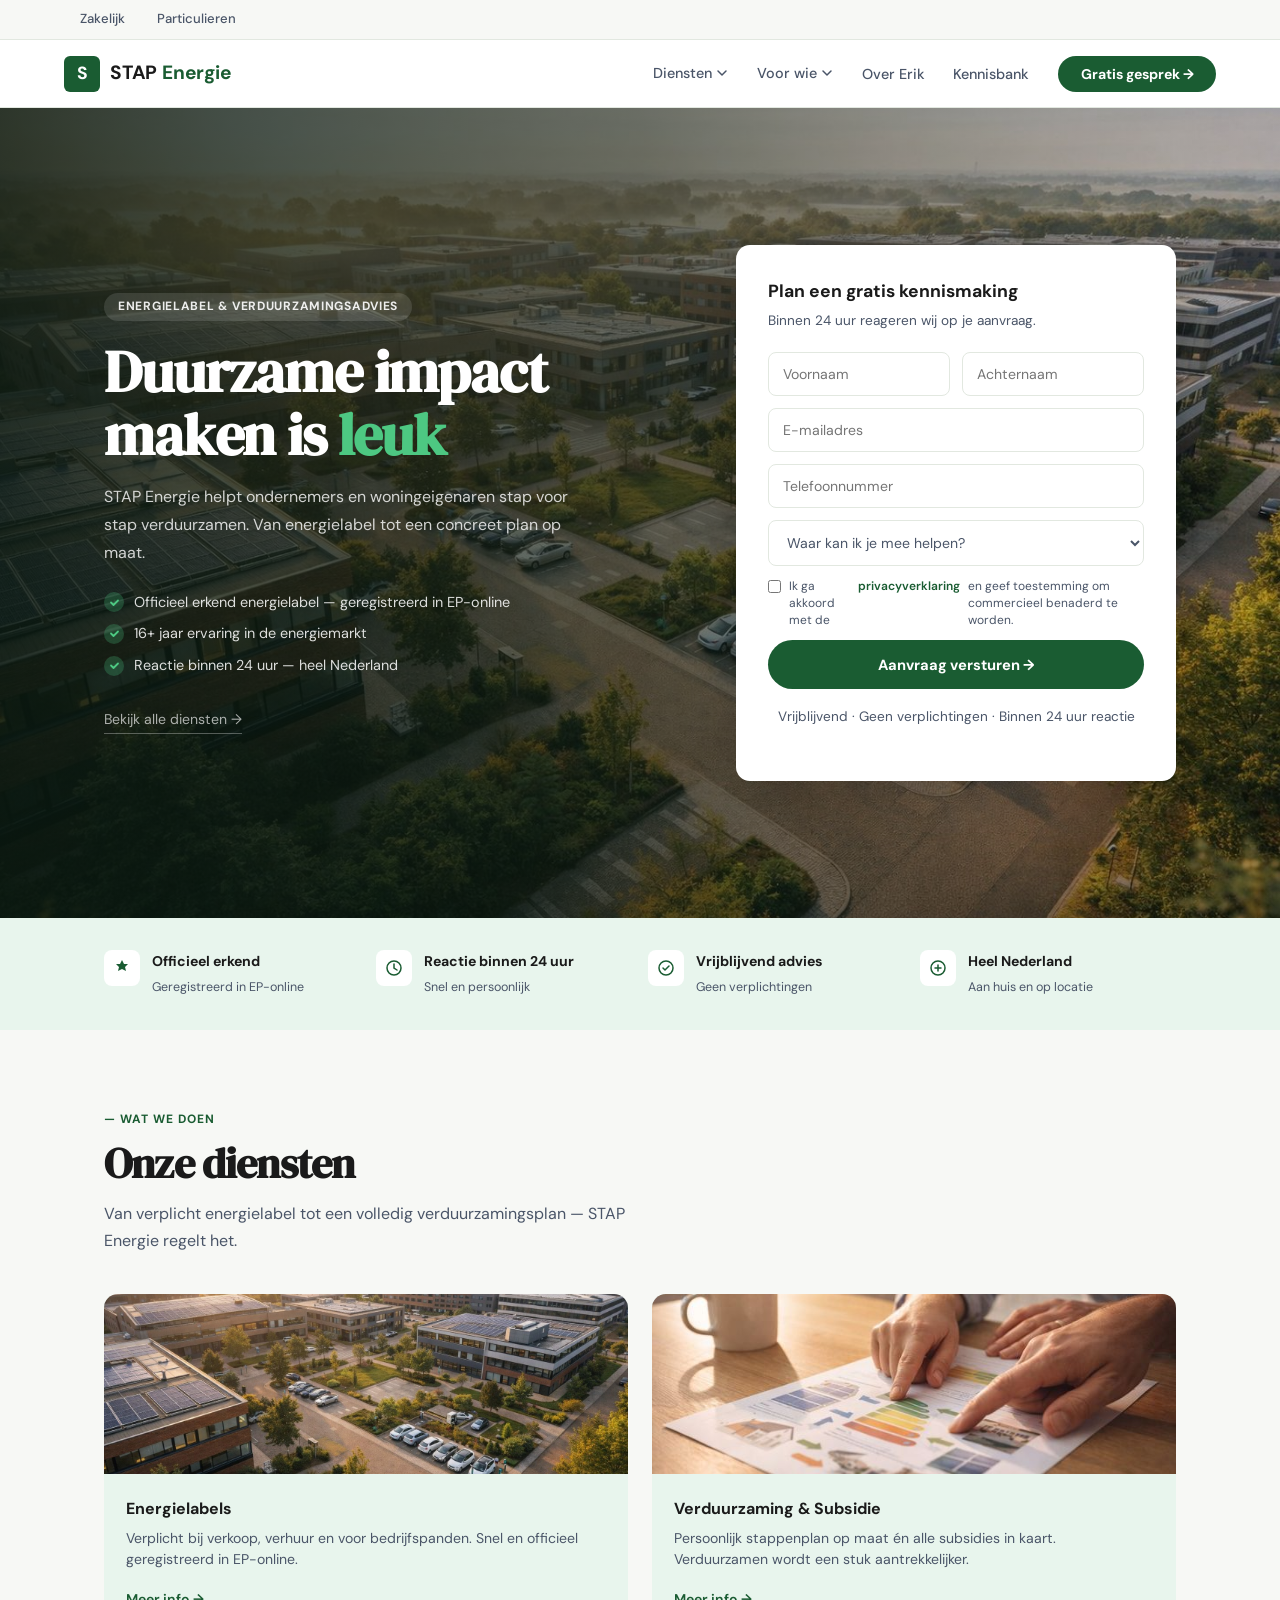
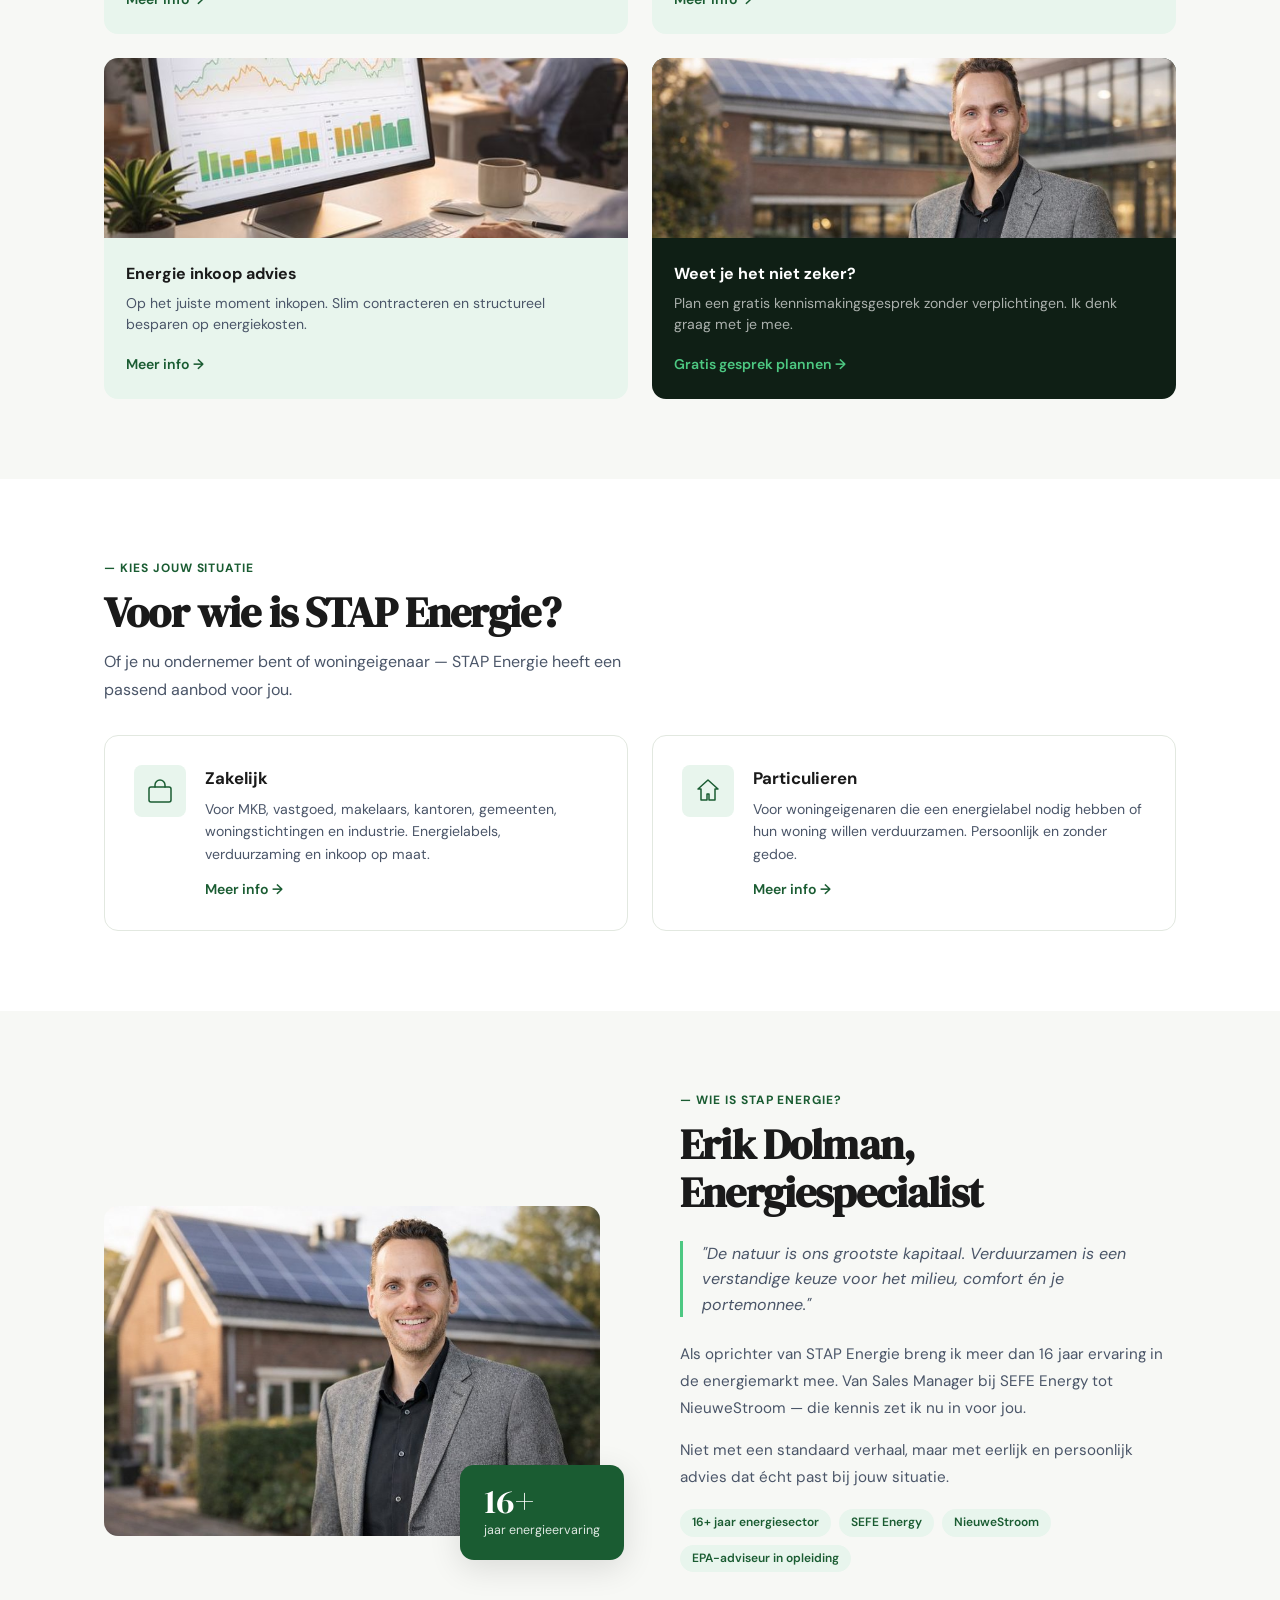
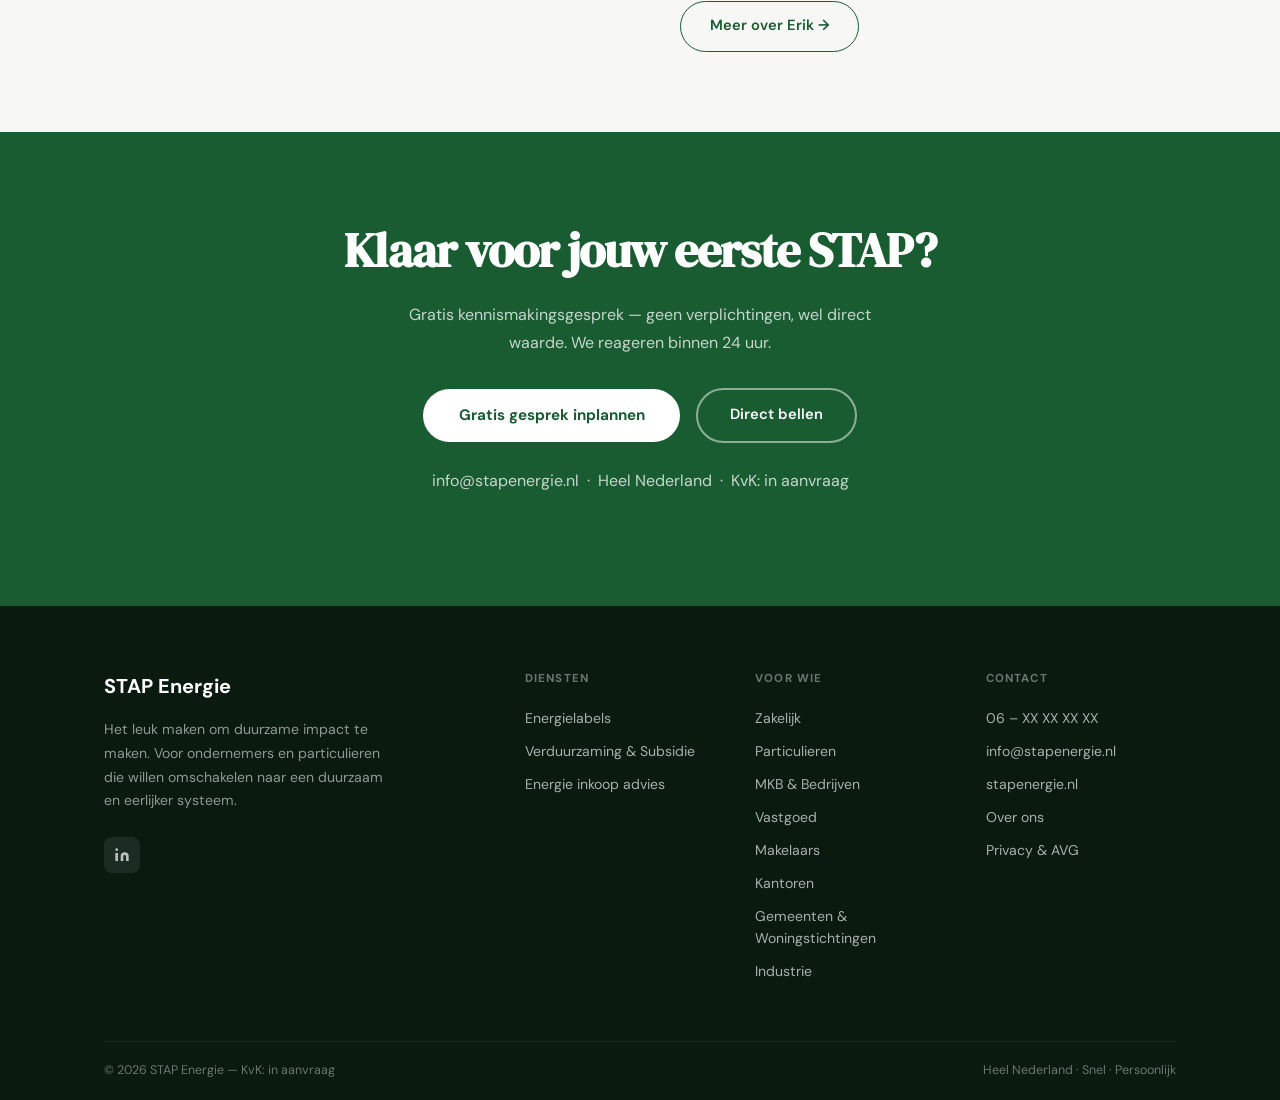
==== index.html @ 3afcd83f "Fix: segmentbalk links naar echte pagina's in plaats van ankers" ====
<!DOCTYPE html>
<html lang="nl">
<head>
<meta charset="UTF-8">
<meta name="viewport" content="width=device-width, initial-scale=1.0">
<title>STAP Energie — Energielabels & Verduurzamingsadvies</title>
<meta name="description" content="STAP Energie helpt ondernemers en woningeigenaren verduurzamen. Officieel energielabel, verduurzamingsadvies en subsidie-advies. 16+ jaar ervaring. Heel Nederland.">
<link rel="preconnect" href="https://fonts.googleapis.com">
<link rel="preconnect" href="https://fonts.gstatic.com" crossorigin>
<link href="https://fonts.googleapis.com/css2?family=DM+Sans:wght@400;500;700&family=DM+Serif+Display&display=swap" rel="stylesheet">
<style>

/* ══════════════════════════════════
   RESET & TOKENS
══════════════════════════════════ */
*, *::before, *::after { box-sizing: border-box; margin: 0; padding: 0; }
html { scroll-behavior: smooth; overflow-x: hidden; }
body { font-family: 'DM Sans', sans-serif; font-size: 16px; line-height: 1.6; color: #1a1a1a; background: #fff; overflow-x: hidden; }
img  { max-width: 100%; height: auto; display: block; }
a    { text-decoration: none; }

:root {
  --groen:       #1a5c32;
  --groen-mid:   #237a43;
  --groen-licht: #f0f7f2;
  --groen-card:  #e8f5ed;
  --groen-acc:   #2ea855;
  --tekst:       #1a1a1a;
  --subtekst:    #4a5568;
  --rand:        #e2e8e0;
  --lichtgrijs:  #f7f8f5;
  --wit:         #ffffff;
  --serif:       'DM Serif Display', serif;
  --r:           8px;
  --rl:          14px;
  --shadow:      0 2px 12px rgba(0,0,0,.08);
  --shadow-lg:   0 8px 32px rgba(0,0,0,.12);
}

/* ══════════════════════════════════
   UTILITY
══════════════════════════════════ */
.container { max-width: 1200px; margin: 0 auto; padding: 0 5%; }
.section    { padding: 80px 0; scroll-margin-top: 80px; }
.sec-label  { display: block; font-size: .75rem; font-weight: 700; letter-spacing: .08em; text-transform: uppercase; color: var(--groen); margin-bottom: .7rem; }
.sec-label::before { content: '— '; }
.sec-title  { font-family: var(--serif); font-size: clamp(1.8rem, 3.5vw, 2.6rem); line-height: 1.15; letter-spacing: -.02em; }
.sec-sub    { font-size: 1rem; color: var(--subtekst); margin-top: .7rem; max-width: 540px; line-height: 1.7; }
.btn-out    { display: inline-flex; align-items: center; gap: 8px; border: 1.5px solid var(--groen); color: var(--groen); padding: .8rem 1.8rem; border-radius: 100px; font-size: .92rem; font-weight: 600; transition: background .2s, color .2s; }
.btn-out:hover { background: var(--groen); color: #fff; }
.sr-only    { position: absolute; width: 1px; height: 1px; padding: 0; margin: -1px; overflow: hidden; clip: rect(0,0,0,0); white-space: nowrap; border: 0; }

/* ══════════════════════════════════
   SEGMENT BAR
══════════════════════════════════ */
.seg-bar { background: var(--lichtgrijs); border-bottom: 1px solid var(--rand); display: flex; align-items: center; height: 40px; overflow-x: auto; overflow-y: hidden; white-space: nowrap; scrollbar-width: none; -webkit-overflow-scrolling: touch; padding: 0 5%; }
.seg-bar::-webkit-scrollbar { display: none; }
.seg-bar a { display: inline-flex; align-items: center; height: 100%; padding: 0 1rem; font-size: .82rem; font-weight: 500; color: var(--subtekst); border-bottom: 2px solid transparent; transition: color .2s, border-color .2s; white-space: nowrap; flex-shrink: 0; }
.seg-bar a:hover, .seg-bar a.active { color: var(--groen); border-bottom-color: var(--groen); }

/* ══════════════════════════════════
   NAV
══════════════════════════════════ */
.nav { position: sticky; top: 0; z-index: 200; background: #fff; border-bottom: 1px solid var(--rand); height: 68px; display: flex; align-items: center; justify-content: space-between; padding: 0 5%; }
.nav-logo { display: flex; align-items: center; gap: 10px; color: var(--tekst); }
.nav-logo-mark { width: 36px; height: 36px; background: var(--groen); border-radius: 6px; display: flex; align-items: center; justify-content: center; color: #fff; font-size: 1.1rem; font-weight: 700; flex-shrink: 0; }
.nav-logo-text { font-size: 1.2rem; font-weight: 700; letter-spacing: -.01em; }
.nav-logo-text span { color: var(--groen); }
.nav-links { display: flex; align-items: center; gap: 1.8rem; list-style: none; }
.nav-links a { font-size: .9rem; font-weight: 500; color: var(--subtekst); transition: color .2s; }
.nav-links a:hover { color: var(--groen); }
.nav-cta { background: var(--groen) !important; color: #fff !important; padding: .55rem 1.4rem; border-radius: 100px; font-size: .88rem !important; font-weight: 700 !important; }
.nav-cta:hover { background: var(--groen-mid) !important; }
.nav-toggle { display: none; flex-direction: column; gap: 5px; cursor: pointer; background: none; border: none; padding: 4px; }
.nav-toggle span { display: block; width: 24px; height: 2px; background: var(--tekst); border-radius: 2px; transition: transform .3s, opacity .3s; }
.nav-toggle.open span:nth-child(1) { transform: translateY(7px) rotate(45deg); }
.nav-toggle.open span:nth-child(2) { opacity: 0; }
.nav-toggle.open span:nth-child(3) { transform: translateY(-7px) rotate(-45deg); }

/* Dropdown */
.has-dd { position: relative; }
.has-dd > a { display: flex; align-items: center; gap: 4px; }
.dropdown { display: none; position: absolute; top: calc(100% + 12px); left: 50%; transform: translateX(-50%); background: #fff; border: 1px solid var(--rand); border-radius: var(--rl); box-shadow: var(--shadow-lg); min-width: 260px; padding: .5rem; z-index: 300; }
.dropdown::before { content: ''; position: absolute; top: -6px; left: 50%; transform: translateX(-50%) rotate(45deg); width: 12px; height: 12px; background: #fff; border-left: 1px solid var(--rand); border-top: 1px solid var(--rand); }
.has-dd:hover .dropdown { display: block; }
.dd-item { display: flex; align-items: center; padding: .65rem 1rem; border-radius: var(--r); font-size: .88rem; font-weight: 500; color: var(--subtekst); transition: color .15s, background .15s; min-height: 44px; }
.dd-item:hover { color: var(--groen); background: var(--groen-licht); }

/* ══════════════════════════════════
   HERO
══════════════════════════════════ */
.hero { position: relative; min-height: 90vh; overflow: hidden; display: flex; align-items: center; }
.hero-bg { position: absolute; inset: 0; width: 100%; height: 100%; object-fit: cover; object-position: center; z-index: 0; }
.hero-overlay { position: absolute; inset: 0; background: linear-gradient(90deg, rgba(10,25,16,.85) 0%, rgba(10,25,16,.6) 50%, rgba(10,25,16,.15) 100%); z-index: 1; }
.hero-inner { position: relative; z-index: 2; width: 100%; max-width: 1200px; margin: 0 auto; padding: 80px 5%; display: grid; grid-template-columns: 1fr 440px; gap: 3rem; align-items: center; }
.hero-label { display: inline-flex; align-items: center; background: rgba(255,255,255,.12); color: rgba(255,255,255,.9); font-size: .75rem; font-weight: 700; letter-spacing: .06em; text-transform: uppercase; padding: 4px 14px; border-radius: 100px; margin-bottom: 1.2rem; }
.hero-title { font-family: var(--serif); font-size: clamp(2.2rem, 4.5vw, 3.8rem); line-height: 1.1; color: #fff; letter-spacing: -.02em; margin-bottom: 1rem; }
.hero-title em { font-style: normal; color: #4dc882; }
.hero-desc { font-size: 1rem; color: rgba(255,255,255,.8); max-width: 480px; line-height: 1.75; margin-bottom: 1.5rem; }
.hero-checks { list-style: none; margin-bottom: 1.8rem; display: flex; flex-direction: column; gap: .55rem; }
.hero-checks li { display: flex; align-items: center; gap: 10px; font-size: .9rem; color: rgba(255,255,255,.85); }
.hero-checks li::before { content: ''; width: 20px; height: 20px; border-radius: 50%; background: rgba(77,200,130,.25); flex-shrink: 0; background-image: url("data:image/svg+xml,%3Csvg width='11' height='11' viewBox='0 0 11 11' fill='none' xmlns='http://www.w3.org/2000/svg'%3E%3Cpath d='M2 5.5l2.5 2.5 4.5-4.5' stroke='%234dc882' stroke-width='1.8' stroke-linecap='round' stroke-linejoin='round'/%3E%3C/svg%3E"); background-repeat: no-repeat; background-position: center; }
.hero-link { display: inline-flex; align-items: center; gap: 6px; color: rgba(255,255,255,.65); font-size: .88rem; border-bottom: 1px solid rgba(255,255,255,.3); padding-bottom: 2px; }

/* Hero formulier */
.hero-form-card { background: #fff; border-radius: var(--rl); padding: 2rem; box-shadow: 0 16px 60px rgba(0,0,0,.25); }
.hero-form-card h3 { font-size: 1.1rem; font-weight: 700; margin-bottom: .25rem; }
.hero-form-card p { font-size: .85rem; color: var(--subtekst); margin-bottom: 1.3rem; }
.form-stack { display: flex; flex-direction: column; gap: .75rem; }
.form-row { display: grid; grid-template-columns: 1fr 1fr; gap: .75rem; }
.form-input { width: 100%; padding: .75rem .9rem; border: 1.5px solid var(--rand); border-radius: var(--r); font-size: .88rem; font-family: inherit; outline: none; transition: border-color .15s; background: #fff; }
.form-input:focus { border-color: var(--groen); }
.form-select { width: 100%; padding: .75rem .9rem; border: 1.5px solid var(--rand); border-radius: var(--r); font-size: .88rem; font-family: inherit; outline: none; background: #fff; color: var(--subtekst); }
.form-select:focus { border-color: var(--groen); }
.form-check { display: flex; align-items: flex-start; gap: 8px; font-size: .75rem; color: var(--subtekst); line-height: 1.4; }
.form-check input { margin-top: 2px; flex-shrink: 0; accent-color: var(--groen); }
.form-check a { color: var(--groen); font-weight: 600; }
.form-submit { width: 100%; padding: .9rem; background: var(--groen); color: #fff; border: none; border-radius: 100px; font-size: .92rem; font-weight: 700; cursor: pointer; font-family: inherit; transition: background .2s; }
.form-submit:hover { background: var(--groen-mid); }
.form-note { text-align: center; font-size: .72rem; color: #9aa5b4; margin-top: .3rem; }
.form-success { text-align: center; padding: 2rem 0; }
.form-success-title { font-weight: 700; font-size: 1rem; margin-bottom: .3rem; }
.form-success-sub { color: var(--subtekst); font-size: .85rem; }

/* ══════════════════════════════════
   USP BALK
══════════════════════════════════ */
.usp-balk { background: var(--groen-card); padding: 2rem 0; }
.usp-grid { display: grid; grid-template-columns: repeat(4, 1fr); gap: 1rem; }
.usp-item { display: flex; align-items: flex-start; gap: 12px; }
.usp-icon { width: 36px; height: 36px; background: #fff; border-radius: var(--r); display: flex; align-items: center; justify-content: center; flex-shrink: 0; color: var(--groen); }
.usp-item strong { display: block; font-size: .88rem; font-weight: 700; }
.usp-item span { font-size: .78rem; color: var(--subtekst); }

/* ══════════════════════════════════
   DIENSTEN
══════════════════════════════════ */
.sec-grijs { background: var(--lichtgrijs); }
.diensten-grid { display: grid; grid-template-columns: repeat(2, 1fr); gap: 1.5rem; margin-top: 2.5rem; }
.dienst-card { background: var(--groen-card); border-radius: var(--rl); overflow: hidden; transition: transform .2s, box-shadow .2s; display: block; }
.dienst-card:hover { transform: translateY(-4px); box-shadow: var(--shadow-lg); }
.dienst-card-img { width: 100%; height: 180px; object-fit: cover; }
.dienst-card-img-erik { object-position: center 10%; }
.dienst-card-dark { background: #0f1f15; }
.dienst-card-body { padding: 1.4rem; }
.dienst-card-body h3 { font-size: 1rem; font-weight: 700; margin-bottom: .4rem; color: var(--tekst); }
.dienst-card-body p { font-size: .88rem; color: var(--subtekst); margin-bottom: 1rem; line-height: 1.5; }
.dienst-card-dark .dienst-card-body h3 { color: #fff; }
.dienst-card-dark .dienst-card-body p { color: rgba(255,255,255,.65); }
.dienst-link { display: inline-flex; align-items: center; gap: 6px; color: var(--groen); font-size: .88rem; font-weight: 600; }
.dienst-card-dark .dienst-link { color: #4dc882; }

/* ══════════════════════════════════
   VOOR WIE — SEGMENT GRID
══════════════════════════════════ */
.seg-section { background: #fff; }
.seg-duo { display: grid; grid-template-columns: 1fr 1fr; gap: 1.5rem; margin-top: 2rem; }
.seg-duo-card { display: flex; align-items: flex-start; gap: 1.2rem; border: 1.5px solid var(--rand); border-radius: var(--rl); padding: 1.8rem; transition: border-color .2s, box-shadow .2s, transform .2s; }
.seg-duo-card:hover { border-color: var(--groen); box-shadow: var(--shadow-lg); transform: translateY(-3px); }
.seg-duo-icon { width: 52px; height: 52px; background: var(--groen-card); border-radius: var(--r); display: flex; align-items: center; justify-content: center; flex-shrink: 0; color: var(--groen); }
.seg-duo-card h3 { font-size: 1.05rem; font-weight: 700; margin-bottom: .4rem; color: var(--tekst); }
.seg-duo-card p { font-size: .88rem; color: var(--subtekst); margin-bottom: .8rem; line-height: 1.6; }
.seg-arrow { display: flex; align-items: center; gap: 4px; color: var(--groen); font-size: .88rem; font-weight: 600; }

/* ══════════════════════════════════
   OVER ERIK
══════════════════════════════════ */
.over-grid { display: grid; grid-template-columns: 1fr 1fr; gap: 5rem; align-items: center; }
.over-img-wrap { position: relative; }
.over-img-wrap img { width: 100%; border-radius: var(--rl); object-fit: cover; max-height: 520px; object-position: center top; }
.over-badge { position: absolute; bottom: -1.5rem; right: -1.5rem; background: var(--groen); color: #fff; border-radius: var(--rl); padding: 1.2rem 1.5rem; box-shadow: var(--shadow-lg); }
.over-badge .num { font-family: var(--serif); font-size: 2.2rem; line-height: 1; }
.over-badge .lbl { font-size: .78rem; opacity: .85; margin-top: 2px; }
.over-quote { border-left: 3px solid #4dc882; padding-left: 1.2rem; font-style: italic; font-size: 1rem; color: var(--subtekst); line-height: 1.6; margin: 1.5rem 0; }
.over-text { font-size: .95rem; color: var(--subtekst); line-height: 1.75; margin-bottom: 1rem; }
.over-tags { display: flex; flex-wrap: wrap; gap: .5rem; margin: 1.2rem 0 1.8rem; }
.over-tag { background: var(--groen-card); color: var(--groen); font-size: .75rem; font-weight: 600; padding: 4px 12px; border-radius: 100px; }

/* ══════════════════════════════════
   CTA SECTIE
══════════════════════════════════ */
.cta-sec { background: var(--groen); padding: 80px 0; text-align: center; }
.cta-sec h2 { font-family: var(--serif); font-size: clamp(2rem, 4vw, 3rem); color: #fff; margin-bottom: .8rem; letter-spacing: -.02em; }
.cta-sec p { color: rgba(255,255,255,.75); font-size: 1rem; margin-bottom: 2rem; max-width: 480px; margin-left: auto; margin-right: auto; line-height: 1.7; }
.cta-btns { display: flex; align-items: center; justify-content: center; gap: 1rem; flex-wrap: wrap; }
.btn-wit { background: #fff; color: var(--groen); padding: .9rem 2.2rem; border-radius: 100px; font-size: .95rem; font-weight: 700; display: inline-flex; align-items: center; transition: transform .15s, box-shadow .15s; }
.btn-wit:hover { transform: translateY(-2px); box-shadow: 0 8px 24px rgba(0,0,0,.2); }
.btn-wit-out { border: 2px solid rgba(255,255,255,.5); color: #fff; padding: .85rem 2rem; border-radius: 100px; font-size: .92rem; font-weight: 600; display: inline-flex; align-items: center; transition: border-color .2s, background .2s; }
.btn-wit-out:hover { border-color: #fff; background: rgba(255,255,255,.1); }
.cta-meta { margin-top: 1.5rem; font-size: .78rem; color: rgba(255,255,255,.5); }

/* ══════════════════════════════════
   FOOTER
══════════════════════════════════ */
.footer { background: #0a1a0f; color: rgba(255,255,255,.65); padding: 64px 0 0; }
.footer-grid { display: grid; grid-template-columns: 2fr 1fr 1fr 1fr; gap: 2.5rem; padding-bottom: 48px; }
.footer-brand { font-size: 1.25rem; font-weight: 700; color: #fff; margin-bottom: 1rem; }
.footer-desc { font-size: .88rem; color: rgba(255,255,255,.55); line-height: 1.7; max-width: 280px; margin-bottom: 1.5rem; }
.footer-social { display: flex; gap: .8rem; }
.footer-social a { width: 36px; height: 36px; border-radius: var(--r); background: rgba(255,255,255,.08); display: flex; align-items: center; justify-content: center; transition: background .2s; color: rgba(255,255,255,.7); }
.footer-social a:hover { background: rgba(255,255,255,.16); }
.footer-col h4 { font-size: .72rem; font-weight: 700; letter-spacing: .1em; text-transform: uppercase; color: rgba(255,255,255,.4); margin-bottom: 1.2rem; }
.footer-col a { display: block; color: rgba(255,255,255,.65); font-size: .88rem; margin-bottom: .65rem; transition: color .2s; }
.footer-col a:hover { color: #fff; }
.footer-bottom { border-top: 1px solid rgba(255,255,255,.08); padding: 1.2rem 0; display: flex; align-items: center; justify-content: space-between; flex-wrap: wrap; gap: .5rem; }
.footer-copy { font-size: .78rem; color: rgba(255,255,255,.4); }

/* ══════════════════════════════════
   RESPONSIVE TABLET 900px
══════════════════════════════════ */
@media (max-width: 900px) {
  .usp-grid      { grid-template-columns: 1fr 1fr; }
  .diensten-grid { grid-template-columns: 1fr 1fr; }
  .seg-duo       { grid-template-columns: 1fr 1fr; }
  .over-grid     { grid-template-columns: 1fr; gap: 3rem; }
  .over-badge    { right: 1rem; bottom: 1rem; }
  .footer-grid   { grid-template-columns: 1fr 1fr; gap: 2rem; }
}

/* ══════════════════════════════════
   RESPONSIVE MOBIEL 768px
══════════════════════════════════ */
@media (max-width: 768px) {
  .nav-toggle { display: flex; }
  .nav-links {
    display: none;
    position: absolute;
    top: 68px; left: 0; right: 0;
    background: #fff;
    border-bottom: 1px solid var(--rand);
    flex-direction: column;
    padding: .5rem 5%;
    gap: 0;
    box-shadow: 0 8px 24px rgba(0,0,0,.08);
    z-index: 199;
  }
  .nav-links.open { display: flex; }
  .nav-links li { border-bottom: 1px solid var(--rand); }
  .nav-links li:last-child { border-bottom: none; }
  .nav-links a { padding: .85rem 0; font-size: .95rem; display: flex; align-items: center; min-height: 44px; }
  .nav-cta { background: none !important; color: var(--groen) !important; border-radius: 0 !important; }
  .dropdown { position: static; transform: none; box-shadow: none; border: none; border-radius: 0; padding: 0 0 .5rem 1rem; display: none; }
  .dropdown::before { display: none; }
  .has-dd:hover .dropdown { display: none; }
  .has-dd.open .dropdown { display: block; }
  .hero { min-height: auto; }
  .hero-inner { grid-template-columns: 1fr; padding: 100px 5% 3rem; gap: 2rem; }
  .hero-overlay { background: linear-gradient(180deg, rgba(10,25,16,.8) 0%, rgba(10,25,16,.7) 100%); }
  .diensten-grid { grid-template-columns: 1fr; }
  .cta-btns { flex-direction: column; align-items: center; }
  .btn-wit, .btn-wit-out { width: 100%; max-width: 300px; text-align: center; justify-content: center; }
}

@media (max-width: 480px) {
  .usp-grid    { grid-template-columns: 1fr 1fr; }
  .seg-duo     { grid-template-columns: 1fr; }
  .footer-grid { grid-template-columns: 1fr; }
  .form-row    { grid-template-columns: 1fr; }
}

</style>
</head>
<body>

<!-- Segment bar -->
<div class="seg-bar">
  <a href="/zakelijk/">Zakelijk</a>
  <a href="/particulieren/">Particulieren</a>
</div>

<!-- Nav -->
<nav class="nav">
  <a href="/" class="nav-logo">
    <div class="nav-logo-mark">S</div>
    <span class="nav-logo-text">STAP <span>Energie</span></span>
  </a>
  <ul class="nav-links" id="nav-links">
    <li class="has-dd">
      <a href="#diensten">Diensten
        <svg width="12" height="12" viewBox="0 0 12 12" fill="none" style="flex-shrink:0"><path d="M2 4l4 4 4-4" stroke="currentColor" stroke-width="1.5" stroke-linecap="round" stroke-linejoin="round"/></svg>
      </a>
      <div class="dropdown">
        <a href="/energielabels/" class="dd-item">Energielabels</a>
        <a href="/verduurzaming-subsidie/" class="dd-item">Verduurzaming &amp; Subsidie</a>
        <a href="/energie-inkoop-advies/" class="dd-item">Energie inkoop advies</a>
      </div>
    </li>
    <li class="has-dd">
      <a href="#voor-wie">Voor wie
        <svg width="12" height="12" viewBox="0 0 12 12" fill="none" style="flex-shrink:0"><path d="M2 4l4 4 4-4" stroke="currentColor" stroke-width="1.5" stroke-linecap="round" stroke-linejoin="round"/></svg>
      </a>
      <div class="dropdown">
        <a href="/zakelijk/" class="dd-item">Zakelijk</a>
        <a href="/particulieren/" class="dd-item">Particulieren</a>
        <a href="/mkb/" class="dd-item">MKB &amp; Bedrijven</a>
        <a href="/vastgoed/" class="dd-item">Vastgoed</a>
        <a href="/makelaars/" class="dd-item">Makelaars</a>
        <a href="/kantoren/" class="dd-item">Kantoren</a>
        <a href="/gemeenten-woningstichtingen/" class="dd-item">Gemeenten &amp; Woningstichtingen</a>
        <a href="/industrie/" class="dd-item">Industrie</a>
      </div>
    </li>
    <li><a href="#over-erik">Over Erik</a></li>
    <li><a href="#kennisbank">Kennisbank</a></li>
    <li><a href="#contact" class="nav-cta">Gratis gesprek →</a></li>
  </ul>
  <button class="nav-toggle" id="nav-toggle" aria-label="Menu openen">
    <span></span><span></span><span></span>
  </button>
</nav>

<!-- Hero -->
<section class="hero" id="hero">
  <img src="images/hero.jpg" alt="Zakelijk pand met zonnepanelen" class="hero-bg" fetchpriority="high">
  <div class="hero-overlay"></div>
  <div class="hero-inner">
    <div class="hero-content">
      <span class="hero-label">Energielabel &amp; verduurzamingsadvies</span>
      <h1 class="hero-title">Duurzame impact<br>maken is <em>leuk</em></h1>
      <p class="hero-desc">STAP Energie helpt ondernemers en woningeigenaren stap voor stap verduurzamen. Van energielabel tot een concreet plan op maat.</p>
      <ul class="hero-checks">
        <li>Officieel erkend energielabel — geregistreerd in EP-online</li>
        <li>16+ jaar ervaring in de energiemarkt</li>
        <li>Reactie binnen 24 uur — heel Nederland</li>
      </ul>
      <a href="#diensten" class="hero-link">Bekijk alle diensten →</a>
    </div>
    <div class="hero-form-card" id="contact">
      <h3>Plan een gratis kennismaking</h3>
      <p>Binnen 24 uur reageren wij op je aanvraag.</p>
      <form class="form-stack" id="hero-form" onsubmit="submitForm(event)">
        <div class="form-row">
          <div>
            <label for="voornaam" class="sr-only">Voornaam</label>
            <input class="form-input" type="text" id="voornaam" placeholder="Voornaam" required>
          </div>
          <div>
            <label for="achternaam" class="sr-only">Achternaam</label>
            <input class="form-input" type="text" id="achternaam" placeholder="Achternaam">
          </div>
        </div>
        <label for="email" class="sr-only">E-mailadres</label>
        <input class="form-input" type="email" id="email" placeholder="E-mailadres" required>
        <label for="telefoon" class="sr-only">Telefoonnummer</label>
        <input class="form-input" type="tel" id="telefoon" placeholder="Telefoonnummer">
        <label for="dienst" class="sr-only">Waar kan ik je mee helpen?</label>
        <select class="form-select" id="dienst" required>
          <option value="" disabled selected>Waar kan ik je mee helpen?</option>
          <option>Energielabel woning</option>
          <option>Energielabel utiliteit</option>
          <option>Verduurzaming advies</option>
          <option>Subsidie advies</option>
          <option>Energie inkoop advies</option>
          <option>Anders / weet ik nog niet</option>
        </select>
        <label class="form-check">
          <input type="checkbox" required>
          Ik ga akkoord met de <a href="/privacyverklaring/">privacyverklaring</a> en geef toestemming om commercieel benaderd te worden.
        </label>
        <button type="submit" class="form-submit">Aanvraag versturen →</button>
        <p class="form-note">Vrijblijvend · Geen verplichtingen · Binnen 24 uur reactie</p>
      </form>
    </div>
  </div>
</section>

<!-- USP balk -->
<div class="usp-balk">
  <div class="container">
    <div class="usp-grid">
      <div class="usp-item">
        <div class="usp-icon">
          <svg width="18" height="18" viewBox="0 0 18 18" fill="none"><path d="M9 1l2 4h4l-3 3 1 4-4-2-4 2 1-4-3-3h4z" fill="currentColor"/></svg>
        </div>
        <div><strong>Officieel erkend</strong><span>Geregistreerd in EP-online</span></div>
      </div>
      <div class="usp-item">
        <div class="usp-icon">
          <svg width="18" height="18" viewBox="0 0 18 18" fill="none"><circle cx="9" cy="9" r="7" stroke="currentColor" stroke-width="1.5"/><path d="M9 5v4l3 2" stroke="currentColor" stroke-width="1.5" stroke-linecap="round"/></svg>
        </div>
        <div><strong>Reactie binnen 24 uur</strong><span>Snel en persoonlijk</span></div>
      </div>
      <div class="usp-item">
        <div class="usp-icon">
          <svg width="18" height="18" viewBox="0 0 18 18" fill="none"><circle cx="9" cy="9" r="7" stroke="currentColor" stroke-width="1.5"/><path d="M6 9l2 2 4-4" stroke="currentColor" stroke-width="1.5" stroke-linecap="round" stroke-linejoin="round"/></svg>
        </div>
        <div><strong>Vrijblijvend advies</strong><span>Geen verplichtingen</span></div>
      </div>
      <div class="usp-item">
        <div class="usp-icon">
          <svg width="18" height="18" viewBox="0 0 18 18" fill="none"><circle cx="9" cy="9" r="7" stroke="currentColor" stroke-width="1.5"/><path d="M6 9h6M9 6v6" stroke="currentColor" stroke-width="1.5" stroke-linecap="round"/></svg>
        </div>
        <div><strong>Heel Nederland</strong><span>Aan huis en op locatie</span></div>
      </div>
    </div>
  </div>
</div>

<!-- Diensten -->
<section class="section sec-grijs" id="diensten">
  <div class="container">
    <span class="sec-label">Wat we doen</span>
    <h2 class="sec-title">Onze diensten</h2>
    <p class="sec-sub">Van verplicht energielabel tot een volledig verduurzamingsplan — STAP Energie regelt het.</p>
    <div class="diensten-grid">
      <a href="/energielabels/" class="dienst-card">
        <img src="images/hero.jpg" alt="Energielabels" class="dienst-card-img" loading="lazy">
        <div class="dienst-card-body">
          <h3>Energielabels</h3>
          <p>Verplicht bij verkoop, verhuur en voor bedrijfspanden. Snel en officieel geregistreerd in EP-online.</p>
          <span class="dienst-link">Meer info →</span>
        </div>
      </a>
      <a href="/verduurzaming-subsidie/" class="dienst-card">
        <img src="images/dienst-verduurzaming.jpg" alt="Verduurzaming en Subsidie" class="dienst-card-img" loading="lazy">
        <div class="dienst-card-body">
          <h3>Verduurzaming &amp; Subsidie</h3>
          <p>Persoonlijk stappenplan op maat én alle subsidies in kaart. Verduurzamen wordt een stuk aantrekkelijker.</p>
          <span class="dienst-link">Meer info →</span>
        </div>
      </a>
      <a href="/energie-inkoop-advies/" class="dienst-card">
        <img src="images/dienst-inkoop.jpg" alt="Energie inkoop advies" class="dienst-card-img" loading="lazy">
        <div class="dienst-card-body">
          <h3>Energie inkoop advies</h3>
          <p>Op het juiste moment inkopen. Slim contracteren en structureel besparen op energiekosten.</p>
          <span class="dienst-link">Meer info →</span>
        </div>
      </a>
      <a href="#contact" class="dienst-card dienst-card-dark">
        <img src="images/erik-zakelijk.jpg" alt="Erik Dolman" class="dienst-card-img dienst-card-img-erik" loading="lazy">
        <div class="dienst-card-body">
          <h3>Weet je het niet zeker?</h3>
          <p>Plan een gratis kennismakingsgesprek zonder verplichtingen. Ik denk graag met je mee.</p>
          <span class="dienst-link">Gratis gesprek plannen →</span>
        </div>
      </a>
    </div>
  </div>
</section>

<!-- Voor wie -->
<section class="section seg-section" id="voor-wie">
  <div class="container">
    <span class="sec-label">Kies jouw situatie</span>
    <h2 class="sec-title">Voor wie is STAP Energie?</h2>
    <p class="sec-sub">Of je nu ondernemer bent of woningeigenaar — STAP Energie heeft een passend aanbod voor jou.</p>
    <div class="seg-duo">
      <a href="/zakelijk/" class="seg-duo-card">
        <div class="seg-duo-icon">
          <svg width="28" height="28" viewBox="0 0 28 28" fill="none"><rect x="3" y="10" width="22" height="15" rx="2" stroke="currentColor" stroke-width="1.5"/><path d="M9 10V8a5 5 0 0110 0v2" stroke="currentColor" stroke-width="1.5" stroke-linecap="round"/></svg>
        </div>
        <div>
          <h3>Zakelijk</h3>
          <p>Voor MKB, vastgoed, makelaars, kantoren, gemeenten, woningstichtingen en industrie. Energielabels, verduurzaming en inkoop op maat.</p>
          <span class="seg-arrow">Meer info →</span>
        </div>
      </a>
      <a href="/particulieren/" class="seg-duo-card">
        <div class="seg-duo-icon">
          <svg width="28" height="28" viewBox="0 0 28 28" fill="none"><path d="M14 3L4 12h3v11h6v-6h2v6h6V12h3L14 3z" stroke="currentColor" stroke-width="1.5" stroke-linejoin="round"/></svg>
        </div>
        <div>
          <h3>Particulieren</h3>
          <p>Voor woningeigenaren die een energielabel nodig hebben of hun woning willen verduurzamen. Persoonlijk en zonder gedoe.</p>
          <span class="seg-arrow">Meer info →</span>
        </div>
      </a>
    </div>
  </div>
</section>

<!-- Over Erik -->
<section class="section sec-grijs" id="over-erik">
  <div class="container">
    <div class="over-grid">
      <div class="over-img-wrap">
        <img src="images/erik-portret.jpg" alt="Erik Dolman" loading="lazy">
        <div class="over-badge">
          <div class="num">16+</div>
          <div class="lbl">jaar energie­ervaring</div>
        </div>
      </div>
      <div>
        <span class="sec-label">Wie is STAP Energie?</span>
        <h2 class="sec-title">Erik Dolman,<br>Energiespecialist</h2>
        <blockquote class="over-quote">"De natuur is ons grootste kapitaal. Verduurzamen is een verstandige keuze voor het milieu, comfort én je portemonnee."</blockquote>
        <p class="over-text">Als oprichter van STAP Energie breng ik meer dan 16 jaar ervaring in de energiemarkt mee. Van Sales Manager bij SEFE Energy tot NieuweStroom — die kennis zet ik nu in voor jou.</p>
        <p class="over-text">Niet met een standaard verhaal, maar met eerlijk en persoonlijk advies dat écht past bij jouw situatie.</p>
        <div class="over-tags">
          <span class="over-tag">16+ jaar energiesector</span>
          <span class="over-tag">SEFE Energy</span>
          <span class="over-tag">NieuweStroom</span>
          <span class="over-tag">EPA-adviseur in opleiding</span>
        </div>
        <a href="/over-erik/" class="btn-out">Meer over Erik →</a>
      </div>
    </div>
  </div>
</section>

<!-- CTA -->
<section class="cta-sec">
  <div class="container">
    <h2>Klaar voor jouw eerste STAP?</h2>
    <p>Gratis kennismakingsgesprek — geen verplichtingen, wel direct waarde. We reageren binnen 24 uur.</p>
    <div class="cta-btns">
      <a href="#contact" class="btn-wit">Gratis gesprek inplannen</a>
      <a href="tel:0600000000" class="btn-wit-out">Direct bellen</a>
    </div>
    <p class="cta-meta">info@stapenergie.nl &nbsp;·&nbsp; Heel Nederland &nbsp;·&nbsp; KvK: in aanvraag</p>
  </div>
</section>

<!-- Footer -->
<footer class="footer">
  <div class="container">
    <div class="footer-grid">
      <div>
        <div class="footer-brand">STAP Energie</div>
        <p class="footer-desc">Het leuk maken om duurzame impact te maken. Voor ondernemers en particulieren die willen omschakelen naar een duurzaam en eerlijker systeem.</p>
        <div class="footer-social">
          <a href="https://www.linkedin.com/in/edolman/" target="_blank" aria-label="LinkedIn">
            <svg width="16" height="16" viewBox="0 0 24 24" fill="currentColor"><path d="M16 8a6 6 0 016 6v7h-4v-7a2 2 0 00-2-2 2 2 0 00-2 2v7h-4v-7a6 6 0 016-6zM2 9h4v12H2z"/><circle cx="4" cy="4" r="2"/></svg>
          </a>
        </div>
      </div>
      <div class="footer-col">
        <h4>Diensten</h4>
        <a href="/energielabels/">Energielabels</a>
        <a href="/verduurzaming-subsidie/">Verduurzaming &amp; Subsidie</a>
        <a href="/energie-inkoop-advies/">Energie inkoop advies</a>
      </div>
      <!-- FIX: footer "Voor wie" nu compleet — alle 8 segmenten consistent met nav dropdown -->
      <div class="footer-col">
        <h4>Voor wie</h4>
        <a href="/zakelijk/">Zakelijk</a>
        <a href="/particulieren/">Particulieren</a>
        <a href="/mkb/">MKB &amp; Bedrijven</a>
        <a href="/vastgoed/">Vastgoed</a>
        <a href="/makelaars/">Makelaars</a>
        <a href="/kantoren/">Kantoren</a>
        <a href="/gemeenten-woningstichtingen/">Gemeenten &amp; Woningstichtingen</a>
        <a href="/industrie/">Industrie</a>
      </div>
      <div class="footer-col">
        <h4>Contact</h4>
        <a href="tel:0600000000">06 – XX XX XX XX</a>
        <a href="mailto:info@stapenergie.nl">info@stapenergie.nl</a>
        <a href="/">stapenergie.nl</a>
        <a href="/over-erik/">Over ons</a>
        <a href="/privacyverklaring/">Privacy &amp; AVG</a>
      </div>
    </div>
    <div class="footer-bottom">
      <span class="footer-copy">© 2026 STAP Energie — KvK: in aanvraag</span>
      <span class="footer-copy">Heel Nederland · Snel · Persoonlijk</span>
    </div>
  </div>
</footer>

<script>
// ── HAMBURGER ──
// FIX: script was afgekapt in vorige versie waardoor alle JS crashte
var toggle   = document.getElementById('nav-toggle');
var navLinks = document.getElementById('nav-links');

if (toggle && navLinks) {
  toggle.addEventListener('click', function() {
    var isOpen = navLinks.classList.contains('open');
    toggle.classList.toggle('open');
    navLinks.classList.toggle('open');
    toggle.setAttribute('aria-label', isOpen ? 'Menu openen' : 'Menu sluiten');
  });
}

// Sluit menu bij klik buiten nav
document.addEventListener('click', function(e) {
  if (navLinks && toggle && !navLinks.contains(e.target) && !toggle.contains(e.target)) {
    navLinks.classList.remove('open');
    toggle.classList.remove('open');
    toggle.setAttribute('aria-label', 'Menu openen');
  }
});

// ── DROPDOWN MOBIEL ──
document.querySelectorAll('.has-dd > a').forEach(function(link) {
  link.addEventListener('click', function(e) {
    if (window.innerWidth <= 768) {
      e.preventDefault();
      var parent = link.parentElement;
      // Sluit andere open dropdowns
      document.querySelectorAll('.has-dd.open').forEach(function(el) {
        if (el !== parent) el.classList.remove('open');
      });
      parent.classList.toggle('open');
    }
  });
});

// ── SEGMENT BAR ──
document.querySelectorAll('.seg-bar a').forEach(function(a) {
  a.addEventListener('click', function() {
    document.querySelectorAll('.seg-bar a').forEach(function(x) { x.classList.remove('active'); });
    a.classList.add('active');
  });
});

// ── FORMULIER ──
function submitForm(e) {
  e.preventDefault();
  var form = document.getElementById('hero-form');
  form.innerHTML =
    '<div class="form-success">' +
    '<svg width="52" height="52" viewBox="0 0 52 52" fill="none" style="margin:0 auto 1rem">' +
    '<circle cx="26" cy="26" r="25" stroke="#1a5c32" stroke-width="2"/>' +
    '<path d="M15 26l8 8 14-14" stroke="#1a5c32" stroke-width="2.5" stroke-linecap="round" stroke-linejoin="round"/>' +
    '</svg>' +
    '<div class="form-success-title">Aanvraag ontvangen!</div>' +
    '<div class="form-success-sub">We reageren binnen 24 uur. Tot snel!</div>' +
    '</div>';
}
</script>
</body>
</html>
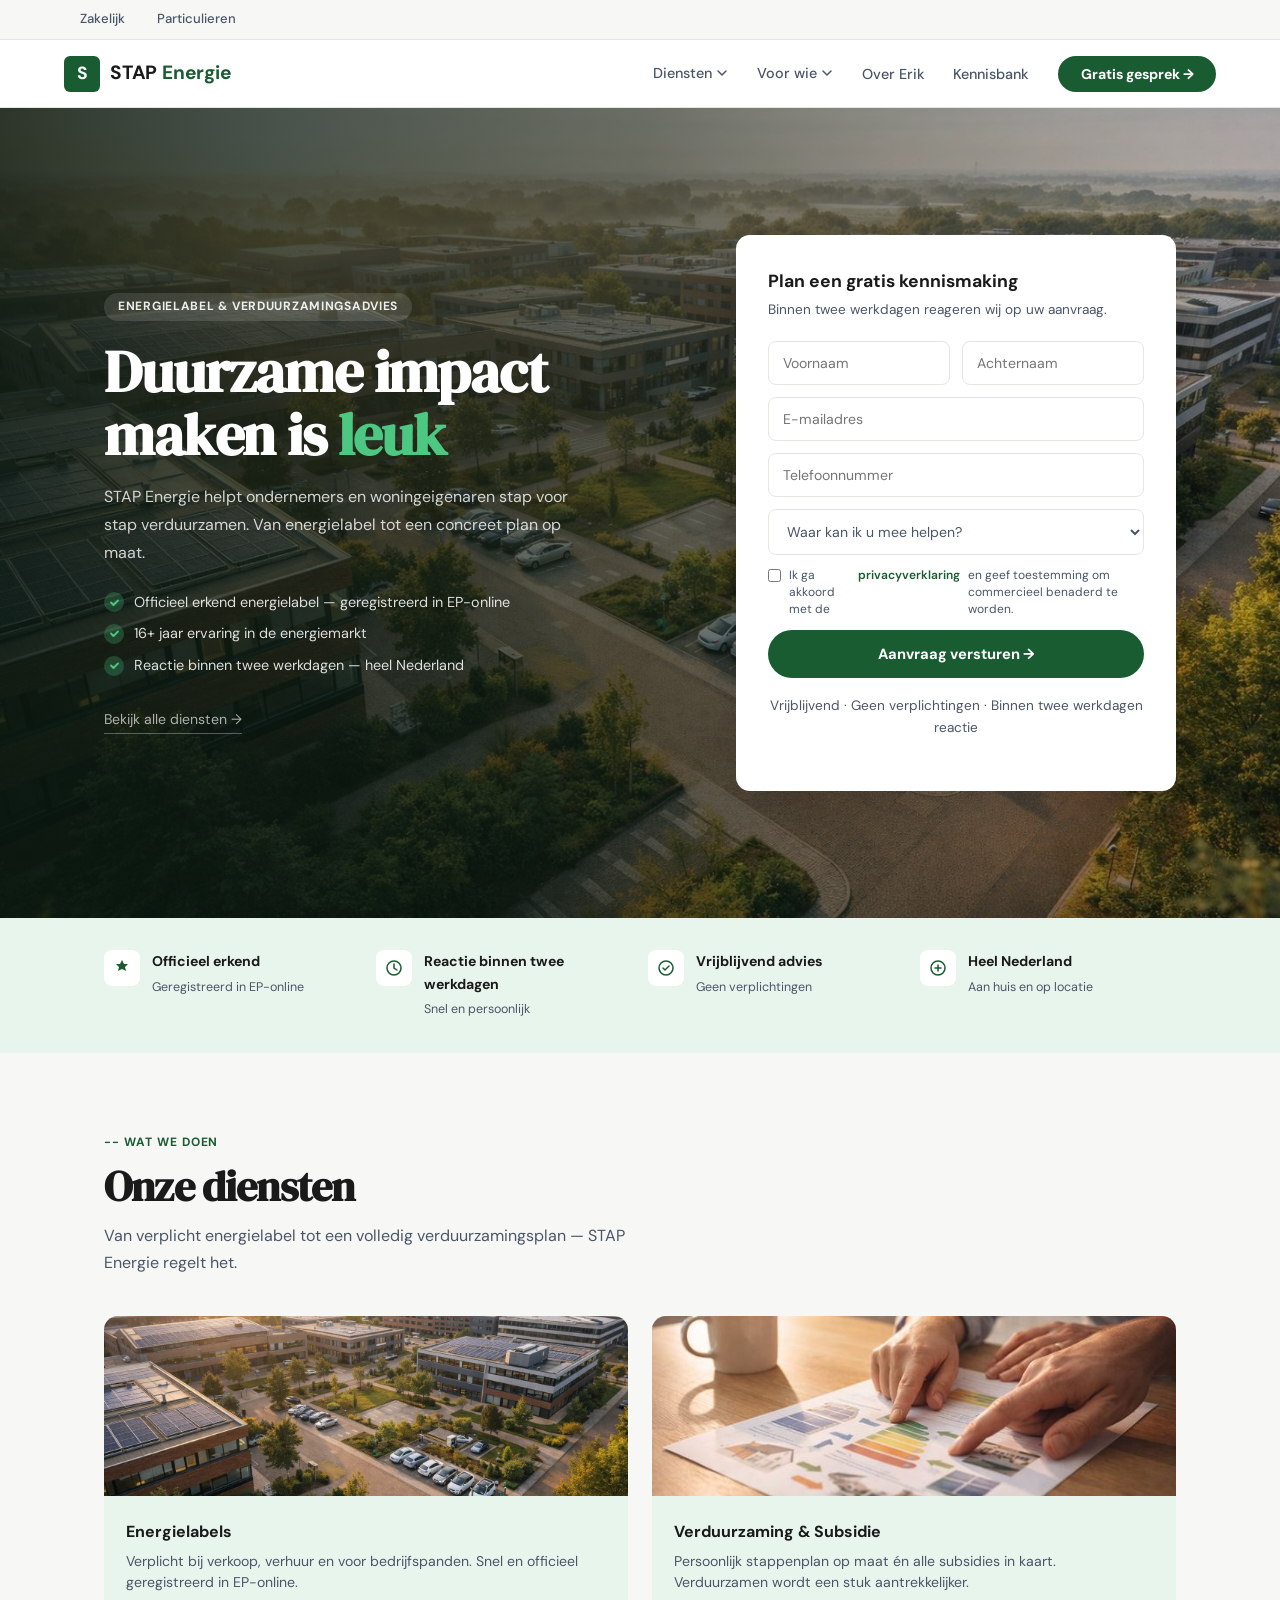
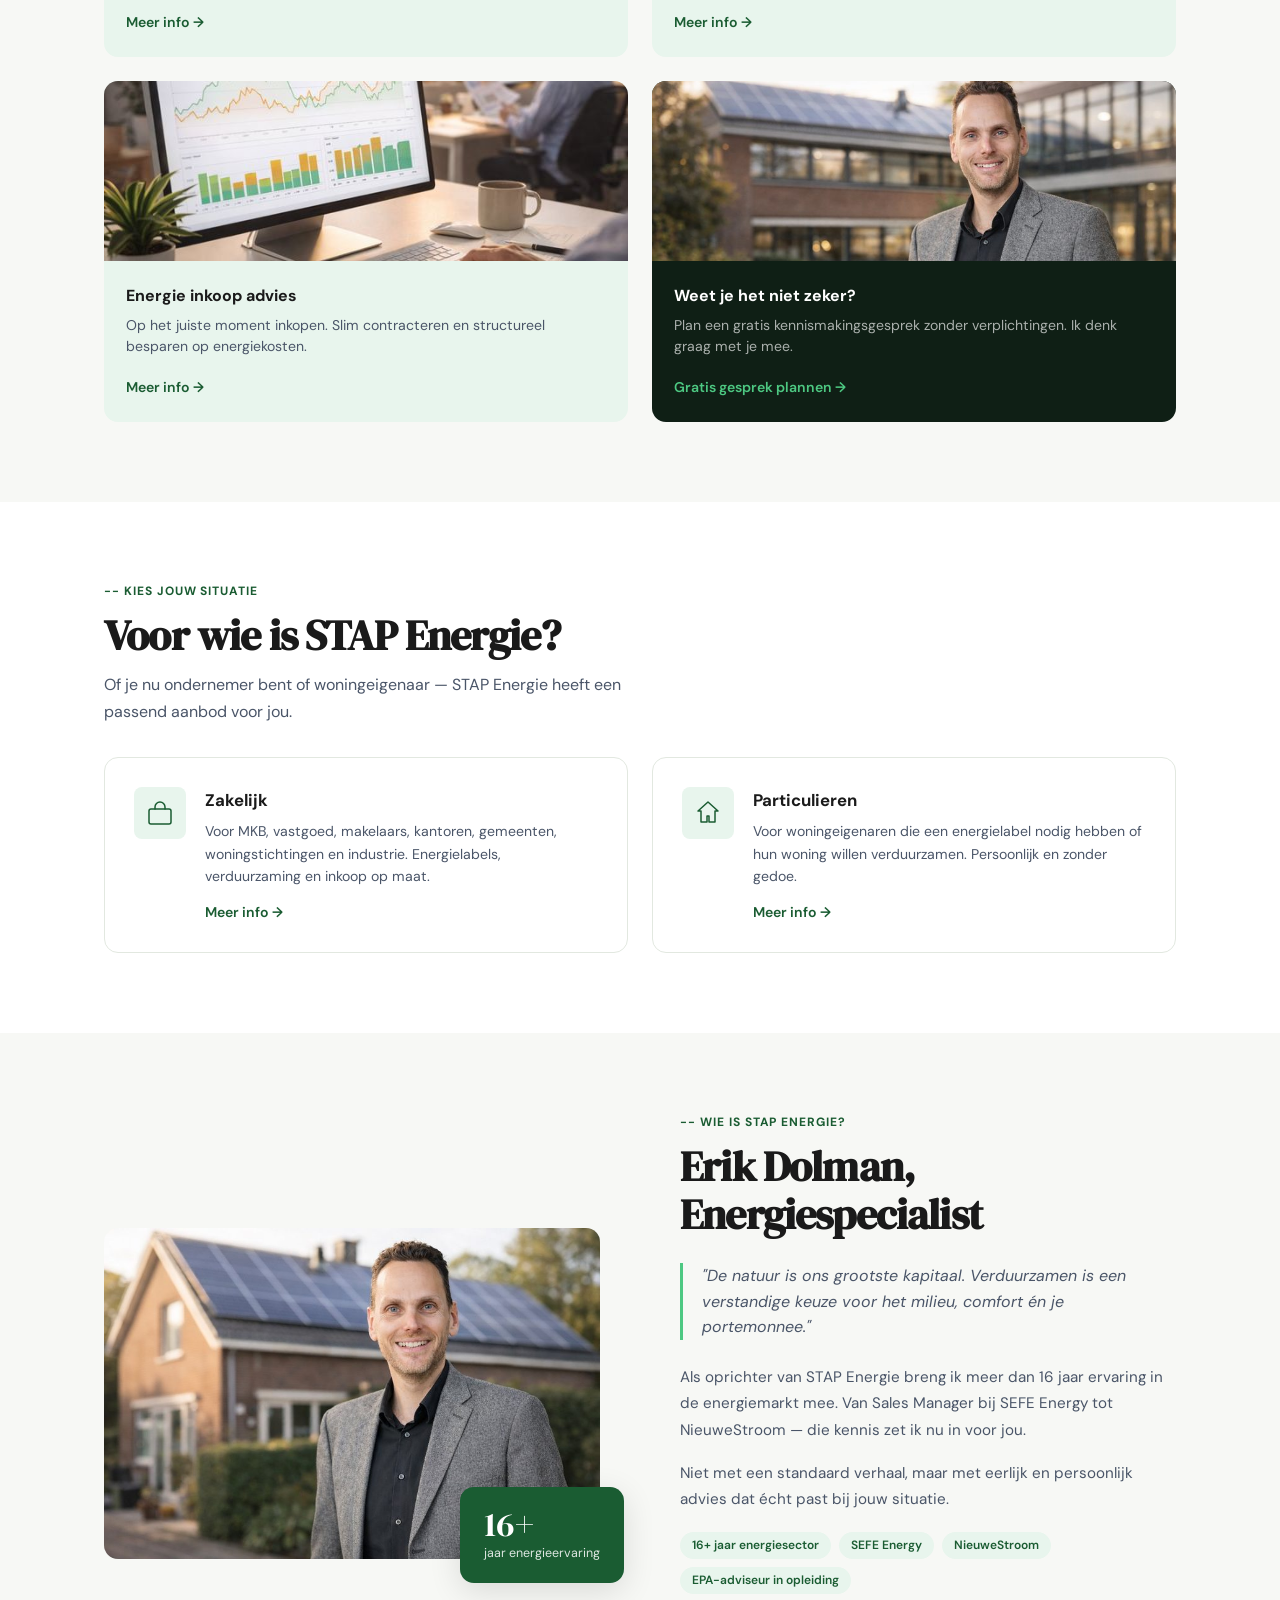
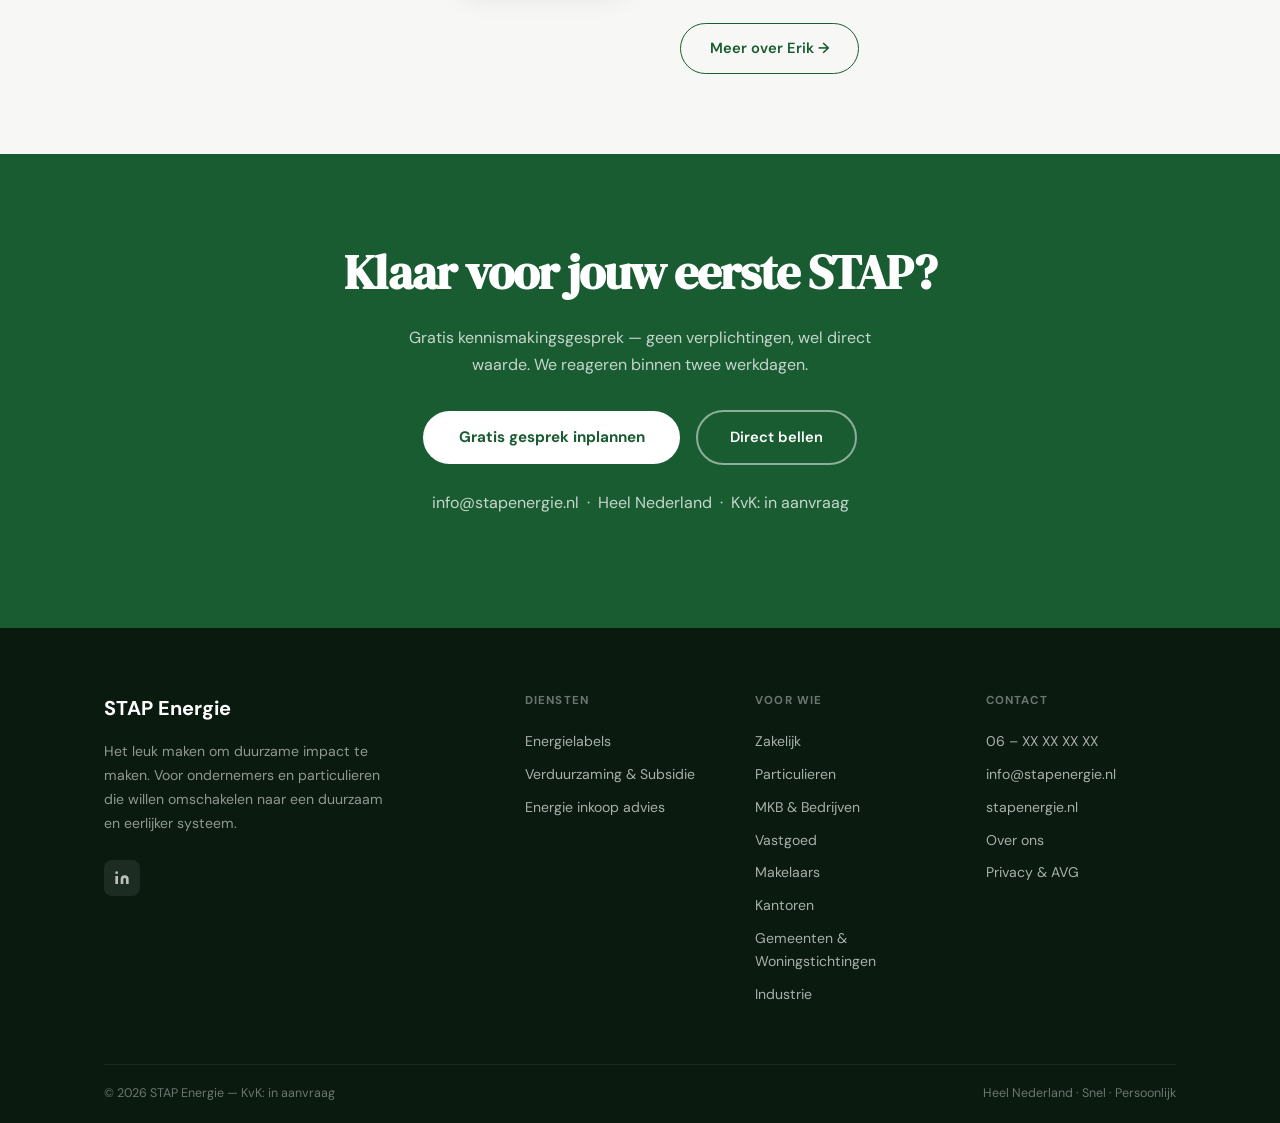
==== commit 7bd911df: "Fix hero-form: add name attributes, hidden pagina field, fetch to /api/contact.php" ====
--- a/index.html
+++ b/index.html
@@ -8,6 +8,7 @@
 <link rel="preconnect" href="https://fonts.googleapis.com">
 <link rel="preconnect" href="https://fonts.gstatic.com" crossorigin>
 <link href="https://fonts.googleapis.com/css2?family=DM+Sans:wght@400;500;700&family=DM+Serif+Display&display=swap" rel="stylesheet">
+<link rel="icon" type="image/svg+xml" href="data:image/svg+xml,%3Csvg xmlns='http://www.w3.org/2000/svg' viewBox='0 0 32 32'%3E%3Crect width='32' height='32' rx='6' fill='%231a5c32'/%3E%3Ctext x='16' y='23' font-family='sans-serif' font-size='20' font-weight='700' fill='white' text-anchor='middle'%3ES%3C/text%3E%3C/svg%3E">
 <style>
 
 /* ══════════════════════════════════
@@ -43,7 +44,7 @@
 .container { max-width: 1200px; margin: 0 auto; padding: 0 5%; }
 .section    { padding: 80px 0; scroll-margin-top: 80px; }
 .sec-label  { display: block; font-size: .75rem; font-weight: 700; letter-spacing: .08em; text-transform: uppercase; color: var(--groen); margin-bottom: .7rem; }
-.sec-label::before { content: '— '; }
+.sec-label::before { content: '-- '; }
 .sec-title  { font-family: var(--serif); font-size: clamp(1.8rem, 3.5vw, 2.6rem); line-height: 1.15; letter-spacing: -.02em; }
 .sec-sub    { font-size: 1rem; color: var(--subtekst); margin-top: .7rem; max-width: 540px; line-height: 1.7; }
 .btn-out    { display: inline-flex; align-items: center; gap: 8px; border: 1.5px solid var(--groen); color: var(--groen); padding: .8rem 1.8rem; border-radius: 100px; font-size: .92rem; font-weight: 600; transition: background .2s, color .2s; }
@@ -82,7 +83,8 @@
 .has-dd > a { display: flex; align-items: center; gap: 4px; }
 .dropdown { display: none; position: absolute; top: calc(100% + 12px); left: 50%; transform: translateX(-50%); background: #fff; border: 1px solid var(--rand); border-radius: var(--rl); box-shadow: var(--shadow-lg); min-width: 260px; padding: .5rem; z-index: 300; }
 .dropdown::before { content: ''; position: absolute; top: -6px; left: 50%; transform: translateX(-50%) rotate(45deg); width: 12px; height: 12px; background: #fff; border-left: 1px solid var(--rand); border-top: 1px solid var(--rand); }
-.has-dd:hover .dropdown { display: block; }
+.dropdown::after { content: ''; position: absolute; top: -16px; left: 0; right: 0; height: 16px; }
+.has-dd.open .dropdown { display: block; }
 .dd-item { display: flex; align-items: center; padding: .65rem 1rem; border-radius: var(--r); font-size: .88rem; font-weight: 500; color: var(--subtekst); transition: color .15s, background .15s; min-height: 44px; }
 .dd-item:hover { color: var(--groen); background: var(--groen-licht); }
 
@@ -117,10 +119,12 @@
 .form-check a { color: var(--groen); font-weight: 600; }
 .form-submit { width: 100%; padding: .9rem; background: var(--groen); color: #fff; border: none; border-radius: 100px; font-size: .92rem; font-weight: 700; cursor: pointer; font-family: inherit; transition: background .2s; }
 .form-submit:hover { background: var(--groen-mid); }
+.form-submit:disabled { opacity: .6; cursor: not-allowed; }
 .form-note { text-align: center; font-size: .72rem; color: #9aa5b4; margin-top: .3rem; }
-.form-success { text-align: center; padding: 2rem 0; }
-.form-success-title { font-weight: 700; font-size: 1rem; margin-bottom: .3rem; }
-.form-success-sub { color: var(--subtekst); font-size: .85rem; }
+.form-succes { text-align: center; padding: 2rem 0; }
+.form-succes h3 { font-weight: 700; font-size: 1rem; margin: .75rem 0 .3rem; }
+.form-succes p { color: var(--subtekst); font-size: .85rem; line-height: 1.6; }
+.form-error { color: #c0392b; font-size: .82rem; margin-top: 4px; }
 
 /* ══════════════════════════════════
    USP BALK
@@ -151,7 +155,7 @@
 .dienst-card-dark .dienst-link { color: #4dc882; }
 
 /* ══════════════════════════════════
-   VOOR WIE — SEGMENT GRID
+   VOOR WIE
 ══════════════════════════════════ */
 .seg-section { background: #fff; }
 .seg-duo { display: grid; grid-template-columns: 1fr 1fr; gap: 1.5rem; margin-top: 2rem; }
@@ -241,7 +245,7 @@
   .nav-cta { background: none !important; color: var(--groen) !important; border-radius: 0 !important; }
   .dropdown { position: static; transform: none; box-shadow: none; border: none; border-radius: 0; padding: 0 0 .5rem 1rem; display: none; }
   .dropdown::before { display: none; }
-  .has-dd:hover .dropdown { display: none; }
+  .dropdown::after { display: none; }
   .has-dd.open .dropdown { display: block; }
   .hero { min-height: auto; }
   .hero-inner { grid-template-columns: 1fr; padding: 100px 5% 3rem; gap: 2rem; }
@@ -302,7 +306,7 @@
     </li>
     <li><a href="#over-erik">Over Erik</a></li>
     <li><a href="#kennisbank">Kennisbank</a></li>
-    <li><a href="#contact" class="nav-cta">Gratis gesprek →</a></li>
+    <li><a href="#contact" class="nav-cta">Gratis gesprek &rarr;</a></li>
   </ul>
   <button class="nav-toggle" id="nav-toggle" aria-label="Menu openen">
     <span></span><span></span><span></span>
@@ -311,7 +315,7 @@
 
 <!-- Hero -->
 <section class="hero" id="hero">
-  <img src="images/hero.jpg" alt="Zakelijk pand met zonnepanelen" class="hero-bg" fetchpriority="high">
+  <img src="/images/hero.jpg" alt="Zakelijk pand met zonnepanelen" class="hero-bg" fetchpriority="high">
   <div class="hero-overlay"></div>
   <div class="hero-inner">
     <div class="hero-content">
@@ -321,44 +325,45 @@
       <ul class="hero-checks">
         <li>Officieel erkend energielabel — geregistreerd in EP-online</li>
         <li>16+ jaar ervaring in de energiemarkt</li>
-        <li>Reactie binnen 24 uur — heel Nederland</li>
+        <li>Reactie binnen twee werkdagen — heel Nederland</li>
       </ul>
-      <a href="#diensten" class="hero-link">Bekijk alle diensten →</a>
+      <a href="#diensten" class="hero-link">Bekijk alle diensten &rarr;</a>
     </div>
     <div class="hero-form-card" id="contact">
       <h3>Plan een gratis kennismaking</h3>
-      <p>Binnen 24 uur reageren wij op je aanvraag.</p>
+      <p>Binnen twee werkdagen reageren wij op uw aanvraag.</p>
       <form class="form-stack" id="hero-form" onsubmit="submitForm(event)">
+        <input type="hidden" name="pagina" value="homepage">
         <div class="form-row">
           <div>
             <label for="voornaam" class="sr-only">Voornaam</label>
-            <input class="form-input" type="text" id="voornaam" placeholder="Voornaam" required>
+            <input class="form-input" type="text" id="voornaam" name="voornaam" placeholder="Voornaam" required>
           </div>
           <div>
             <label for="achternaam" class="sr-only">Achternaam</label>
-            <input class="form-input" type="text" id="achternaam" placeholder="Achternaam">
+            <input class="form-input" type="text" id="achternaam" name="achternaam" placeholder="Achternaam">
           </div>
         </div>
         <label for="email" class="sr-only">E-mailadres</label>
-        <input class="form-input" type="email" id="email" placeholder="E-mailadres" required>
+        <input class="form-input" type="email" id="email" name="email" placeholder="E-mailadres" required>
         <label for="telefoon" class="sr-only">Telefoonnummer</label>
-        <input class="form-input" type="tel" id="telefoon" placeholder="Telefoonnummer">
-        <label for="dienst" class="sr-only">Waar kan ik je mee helpen?</label>
-        <select class="form-select" id="dienst" required>
-          <option value="" disabled selected>Waar kan ik je mee helpen?</option>
-          <option>Energielabel woning</option>
-          <option>Energielabel utiliteit</option>
-          <option>Verduurzaming advies</option>
-          <option>Subsidie advies</option>
-          <option>Energie inkoop advies</option>
-          <option>Anders / weet ik nog niet</option>
+        <input class="form-input" type="tel" id="telefoon" name="telefoon" placeholder="Telefoonnummer">
+        <label for="dienst" class="sr-only">Waar kan ik u mee helpen?</label>
+        <select class="form-select" id="dienst" name="dienst" required>
+          <option value="" disabled selected>Waar kan ik u mee helpen?</option>
+          <option value="Energielabel woning">Energielabel woning</option>
+          <option value="Energielabel utiliteit">Energielabel utiliteit</option>
+          <option value="Verduurzamingsadvies">Verduurzamingsadvies</option>
+          <option value="Subsidie advies">Subsidie advies</option>
+          <option value="Energie inkoop advies">Energie inkoop advies</option>
+          <option value="Anders / weet ik nog niet">Anders / weet ik nog niet</option>
         </select>
         <label class="form-check">
           <input type="checkbox" required>
           Ik ga akkoord met de <a href="/privacyverklaring/">privacyverklaring</a> en geef toestemming om commercieel benaderd te worden.
         </label>
-        <button type="submit" class="form-submit">Aanvraag versturen →</button>
-        <p class="form-note">Vrijblijvend · Geen verplichtingen · Binnen 24 uur reactie</p>
+        <button type="submit" class="form-submit">Aanvraag versturen &rarr;</button>
+        <p class="form-note">Vrijblijvend &middot; Geen verplichtingen &middot; Binnen twee werkdagen reactie</p>
       </form>
     </div>
   </div>
@@ -378,7 +383,7 @@
         <div class="usp-icon">
           <svg width="18" height="18" viewBox="0 0 18 18" fill="none"><circle cx="9" cy="9" r="7" stroke="currentColor" stroke-width="1.5"/><path d="M9 5v4l3 2" stroke="currentColor" stroke-width="1.5" stroke-linecap="round"/></svg>
         </div>
-        <div><strong>Reactie binnen 24 uur</strong><span>Snel en persoonlijk</span></div>
+        <div><strong>Reactie binnen twee werkdagen</strong><span>Snel en persoonlijk</span></div>
       </div>
       <div class="usp-item">
         <div class="usp-icon">
@@ -404,35 +409,35 @@
     <p class="sec-sub">Van verplicht energielabel tot een volledig verduurzamingsplan — STAP Energie regelt het.</p>
     <div class="diensten-grid">
       <a href="/energielabels/" class="dienst-card">
-        <img src="images/hero.jpg" alt="Energielabels" class="dienst-card-img" loading="lazy">
+        <img src="/images/hero.jpg" alt="Energielabels" class="dienst-card-img" loading="lazy">
         <div class="dienst-card-body">
           <h3>Energielabels</h3>
           <p>Verplicht bij verkoop, verhuur en voor bedrijfspanden. Snel en officieel geregistreerd in EP-online.</p>
-          <span class="dienst-link">Meer info →</span>
+          <span class="dienst-link">Meer info &rarr;</span>
         </div>
       </a>
       <a href="/verduurzaming-subsidie/" class="dienst-card">
-        <img src="images/dienst-verduurzaming.jpg" alt="Verduurzaming en Subsidie" class="dienst-card-img" loading="lazy">
+        <img src="/images/dienst-verduurzaming.jpg" alt="Verduurzaming en Subsidie" class="dienst-card-img" loading="lazy">
         <div class="dienst-card-body">
           <h3>Verduurzaming &amp; Subsidie</h3>
-          <p>Persoonlijk stappenplan op maat én alle subsidies in kaart. Verduurzamen wordt een stuk aantrekkelijker.</p>
-          <span class="dienst-link">Meer info →</span>
+          <p>Persoonlijk stappenplan op maat &eacute;n alle subsidies in kaart. Verduurzamen wordt een stuk aantrekkelijker.</p>
+          <span class="dienst-link">Meer info &rarr;</span>
         </div>
       </a>
       <a href="/energie-inkoop-advies/" class="dienst-card">
-        <img src="images/dienst-inkoop.jpg" alt="Energie inkoop advies" class="dienst-card-img" loading="lazy">
+        <img src="/images/dienst-inkoop.jpg" alt="Energie inkoop advies" class="dienst-card-img" loading="lazy">
         <div class="dienst-card-body">
           <h3>Energie inkoop advies</h3>
           <p>Op het juiste moment inkopen. Slim contracteren en structureel besparen op energiekosten.</p>
-          <span class="dienst-link">Meer info →</span>
+          <span class="dienst-link">Meer info &rarr;</span>
         </div>
       </a>
       <a href="#contact" class="dienst-card dienst-card-dark">
-        <img src="images/erik-zakelijk.jpg" alt="Erik Dolman" class="dienst-card-img dienst-card-img-erik" loading="lazy">
+        <img src="/images/erik-zakelijk.jpg" alt="Erik Dolman" class="dienst-card-img dienst-card-img-erik" loading="lazy">
         <div class="dienst-card-body">
           <h3>Weet je het niet zeker?</h3>
           <p>Plan een gratis kennismakingsgesprek zonder verplichtingen. Ik denk graag met je mee.</p>
-          <span class="dienst-link">Gratis gesprek plannen →</span>
+          <span class="dienst-link">Gratis gesprek plannen &rarr;</span>
         </div>
       </a>
     </div>
@@ -453,7 +458,7 @@
         <div>
           <h3>Zakelijk</h3>
           <p>Voor MKB, vastgoed, makelaars, kantoren, gemeenten, woningstichtingen en industrie. Energielabels, verduurzaming en inkoop op maat.</p>
-          <span class="seg-arrow">Meer info →</span>
+          <span class="seg-arrow">Meer info &rarr;</span>
         </div>
       </a>
       <a href="/particulieren/" class="seg-duo-card">
@@ -463,7 +468,7 @@
         <div>
           <h3>Particulieren</h3>
           <p>Voor woningeigenaren die een energielabel nodig hebben of hun woning willen verduurzamen. Persoonlijk en zonder gedoe.</p>
-          <span class="seg-arrow">Meer info →</span>
+          <span class="seg-arrow">Meer info &rarr;</span>
         </div>
       </a>
     </div>
@@ -475,25 +480,25 @@
   <div class="container">
     <div class="over-grid">
       <div class="over-img-wrap">
-        <img src="images/erik-portret.jpg" alt="Erik Dolman" loading="lazy">
+        <img src="/images/erik-portret.jpg" alt="Erik Dolman" loading="lazy">
         <div class="over-badge">
           <div class="num">16+</div>
-          <div class="lbl">jaar energie­ervaring</div>
+          <div class="lbl">jaar energie&shy;ervaring</div>
         </div>
       </div>
       <div>
         <span class="sec-label">Wie is STAP Energie?</span>
         <h2 class="sec-title">Erik Dolman,<br>Energiespecialist</h2>
-        <blockquote class="over-quote">"De natuur is ons grootste kapitaal. Verduurzamen is een verstandige keuze voor het milieu, comfort én je portemonnee."</blockquote>
+        <blockquote class="over-quote">"De natuur is ons grootste kapitaal. Verduurzamen is een verstandige keuze voor het milieu, comfort &eacute;n je portemonnee."</blockquote>
         <p class="over-text">Als oprichter van STAP Energie breng ik meer dan 16 jaar ervaring in de energiemarkt mee. Van Sales Manager bij SEFE Energy tot NieuweStroom — die kennis zet ik nu in voor jou.</p>
-        <p class="over-text">Niet met een standaard verhaal, maar met eerlijk en persoonlijk advies dat écht past bij jouw situatie.</p>
+        <p class="over-text">Niet met een standaard verhaal, maar met eerlijk en persoonlijk advies dat &eacute;cht past bij jouw situatie.</p>
         <div class="over-tags">
           <span class="over-tag">16+ jaar energiesector</span>
           <span class="over-tag">SEFE Energy</span>
           <span class="over-tag">NieuweStroom</span>
           <span class="over-tag">EPA-adviseur in opleiding</span>
         </div>
-        <a href="/over-erik/" class="btn-out">Meer over Erik →</a>
+        <a href="/over-erik/" class="btn-out">Meer over Erik &rarr;</a>
       </div>
     </div>
   </div>
@@ -503,12 +508,12 @@
 <section class="cta-sec">
   <div class="container">
     <h2>Klaar voor jouw eerste STAP?</h2>
-    <p>Gratis kennismakingsgesprek — geen verplichtingen, wel direct waarde. We reageren binnen 24 uur.</p>
+    <p>Gratis kennismakingsgesprek — geen verplichtingen, wel direct waarde. We reageren binnen twee werkdagen.</p>
     <div class="cta-btns">
       <a href="#contact" class="btn-wit">Gratis gesprek inplannen</a>
       <a href="tel:0600000000" class="btn-wit-out">Direct bellen</a>
     </div>
-    <p class="cta-meta">info@stapenergie.nl &nbsp;·&nbsp; Heel Nederland &nbsp;·&nbsp; KvK: in aanvraag</p>
+    <p class="cta-meta">info@stapenergie.nl &nbsp;&middot;&nbsp; Heel Nederland &nbsp;&middot;&nbsp; KvK: in aanvraag</p>
   </div>
 </section>
 
@@ -520,7 +525,7 @@
         <div class="footer-brand">STAP Energie</div>
         <p class="footer-desc">Het leuk maken om duurzame impact te maken. Voor ondernemers en particulieren die willen omschakelen naar een duurzaam en eerlijker systeem.</p>
         <div class="footer-social">
-          <a href="https://www.linkedin.com/in/edolman/" target="_blank" aria-label="LinkedIn">
+          <a href="https://www.linkedin.com/in/edolman/" target="_blank" rel="noopener" aria-label="LinkedIn">
             <svg width="16" height="16" viewBox="0 0 24 24" fill="currentColor"><path d="M16 8a6 6 0 016 6v7h-4v-7a2 2 0 00-2-2 2 2 0 00-2 2v7h-4v-7a6 6 0 016-6zM2 9h4v12H2z"/><circle cx="4" cy="4" r="2"/></svg>
           </a>
         </div>
@@ -531,7 +536,6 @@
         <a href="/verduurzaming-subsidie/">Verduurzaming &amp; Subsidie</a>
         <a href="/energie-inkoop-advies/">Energie inkoop advies</a>
       </div>
-      <!-- FIX: footer "Voor wie" nu compleet — alle 8 segmenten consistent met nav dropdown -->
       <div class="footer-col">
         <h4>Voor wie</h4>
         <a href="/zakelijk/">Zakelijk</a>
@@ -545,7 +549,7 @@
       </div>
       <div class="footer-col">
         <h4>Contact</h4>
-        <a href="tel:0600000000">06 – XX XX XX XX</a>
+        <a href="tel:0600000000">06 &ndash; XX XX XX XX</a>
         <a href="mailto:info@stapenergie.nl">info@stapenergie.nl</a>
         <a href="/">stapenergie.nl</a>
         <a href="/over-erik/">Over ons</a>
@@ -553,15 +557,14 @@
       </div>
     </div>
     <div class="footer-bottom">
-      <span class="footer-copy">© 2026 STAP Energie — KvK: in aanvraag</span>
-      <span class="footer-copy">Heel Nederland · Snel · Persoonlijk</span>
+      <span class="footer-copy">&copy; 2026 STAP Energie &mdash; KvK: in aanvraag</span>
+      <span class="footer-copy">Heel Nederland &middot; Snel &middot; Persoonlijk</span>
     </div>
   </div>
 </footer>
 
 <script>
 // ── HAMBURGER ──
-// FIX: script was afgekapt in vorige versie waardoor alle JS crashte
 var toggle   = document.getElementById('nav-toggle');
 var navLinks = document.getElementById('nav-links');
 
@@ -574,28 +577,49 @@
   });
 }
 
-// Sluit menu bij klik buiten nav
 document.addEventListener('click', function(e) {
   if (navLinks && toggle && !navLinks.contains(e.target) && !toggle.contains(e.target)) {
     navLinks.classList.remove('open');
     toggle.classList.remove('open');
     toggle.setAttribute('aria-label', 'Menu openen');
+    document.querySelectorAll('.has-dd.open').forEach(function(el) { el.classList.remove('open'); });
   }
 });
 
-// ── DROPDOWN MOBIEL ──
-document.querySelectorAll('.has-dd > a').forEach(function(link) {
-  link.addEventListener('click', function(e) {
-    if (window.innerWidth <= 768) {
+// ── DROPDOWN ──
+var dropdownTimers = {};
+
+document.querySelectorAll('.has-dd').forEach(function(item, idx) {
+  var link     = item.querySelector(':scope > a');
+  var dropdown = item.querySelector('.dropdown');
+  if (!dropdown) return;
+
+  item.addEventListener('mouseenter', function() {
+    if (window.innerWidth <= 768) return;
+    clearTimeout(dropdownTimers[idx]);
+    document.querySelectorAll('.has-dd.open').forEach(function(el) {
+      if (el !== item) el.classList.remove('open');
+    });
+    item.classList.add('open');
+  });
+
+  item.addEventListener('mouseleave', function() {
+    if (window.innerWidth <= 768) return;
+    dropdownTimers[idx] = setTimeout(function() {
+      item.classList.remove('open');
+    }, 120);
+  });
+
+  if (link) {
+    link.addEventListener('click', function(e) {
+      if (window.innerWidth > 768) return;
       e.preventDefault();
-      var parent = link.parentElement;
-      // Sluit andere open dropdowns
       document.querySelectorAll('.has-dd.open').forEach(function(el) {
-        if (el !== parent) el.classList.remove('open');
+        if (el !== item) el.classList.remove('open');
       });
-      parent.classList.toggle('open');
-    }
-  });
+      item.classList.toggle('open');
+    });
+  }
 });
 
 // ── SEGMENT BAR ──
@@ -606,19 +630,56 @@
   });
 });
 
-// ── FORMULIER ──
-function submitForm(e) {
-  e.preventDefault();
-  var form = document.getElementById('hero-form');
-  form.innerHTML =
-    '<div class="form-success">' +
-    '<svg width="52" height="52" viewBox="0 0 52 52" fill="none" style="margin:0 auto 1rem">' +
-    '<circle cx="26" cy="26" r="25" stroke="#1a5c32" stroke-width="2"/>' +
-    '<path d="M15 26l8 8 14-14" stroke="#1a5c32" stroke-width="2.5" stroke-linecap="round" stroke-linejoin="round"/>' +
-    '</svg>' +
-    '<div class="form-success-title">Aanvraag ontvangen!</div>' +
-    '<div class="form-success-sub">We reageren binnen 24 uur. Tot snel!</div>' +
-    '</div>';
+// ── FORMULIER: verstuurt naar /api/contact.php ──
+async function submitForm(event) {
+  event.preventDefault();
+
+  var form = event.target;
+  var btn  = form.querySelector('[type="submit"]');
+  if (btn.disabled) return;
+
+  btn.disabled  = true;
+  var origTekst = btn.textContent;
+  btn.textContent = 'Bezig met versturen\u2026';
+
+  var bestaandeFout = form.querySelector('.form-error');
+  if (bestaandeFout) bestaandeFout.remove();
+
+  var data = new FormData(form);
+
+  try {
+    var response = await fetch('/api/contact.php', {
+      method: 'POST',
+      body: data
+    });
+    var json = await response.json();
+
+    if (json.succes) {
+      form.innerHTML =
+        '<div class="form-succes">' +
+        '<svg width="48" height="48" viewBox="0 0 48 48" fill="none" aria-hidden="true">' +
+        '<circle cx="24" cy="24" r="24" fill="#e8f5ed"/>' +
+        '<path d="M14 24.5l7 7 13-14" stroke="#1a5c32" stroke-width="2.5" stroke-linecap="round" stroke-linejoin="round"/>' +
+        '</svg>' +
+        '<h3>Aanvraag ontvangen!</h3>' +
+        '<p>We nemen <strong>binnen twee werkdagen</strong> contact met u op.<br>U ontvangt ook een bevestiging per e-mail.</p>' +
+        '</div>';
+    } else {
+      btn.disabled    = false;
+      btn.textContent = origTekst;
+      var fout = document.createElement('p');
+      fout.className   = 'form-error';
+      fout.textContent = (json.fouten && json.fouten[0]) || 'Er ging iets mis. Probeer het opnieuw.';
+      btn.insertAdjacentElement('afterend', fout);
+    }
+  } catch (err) {
+    btn.disabled    = false;
+    btn.textContent = origTekst;
+    var fout = document.createElement('p');
+    fout.className   = 'form-error';
+    fout.textContent = 'Verbinding mislukt. Controleer uw internetverbinding en probeer het opnieuw.';
+    btn.insertAdjacentElement('afterend', fout);
+  }
 }
 </script>
 </body>
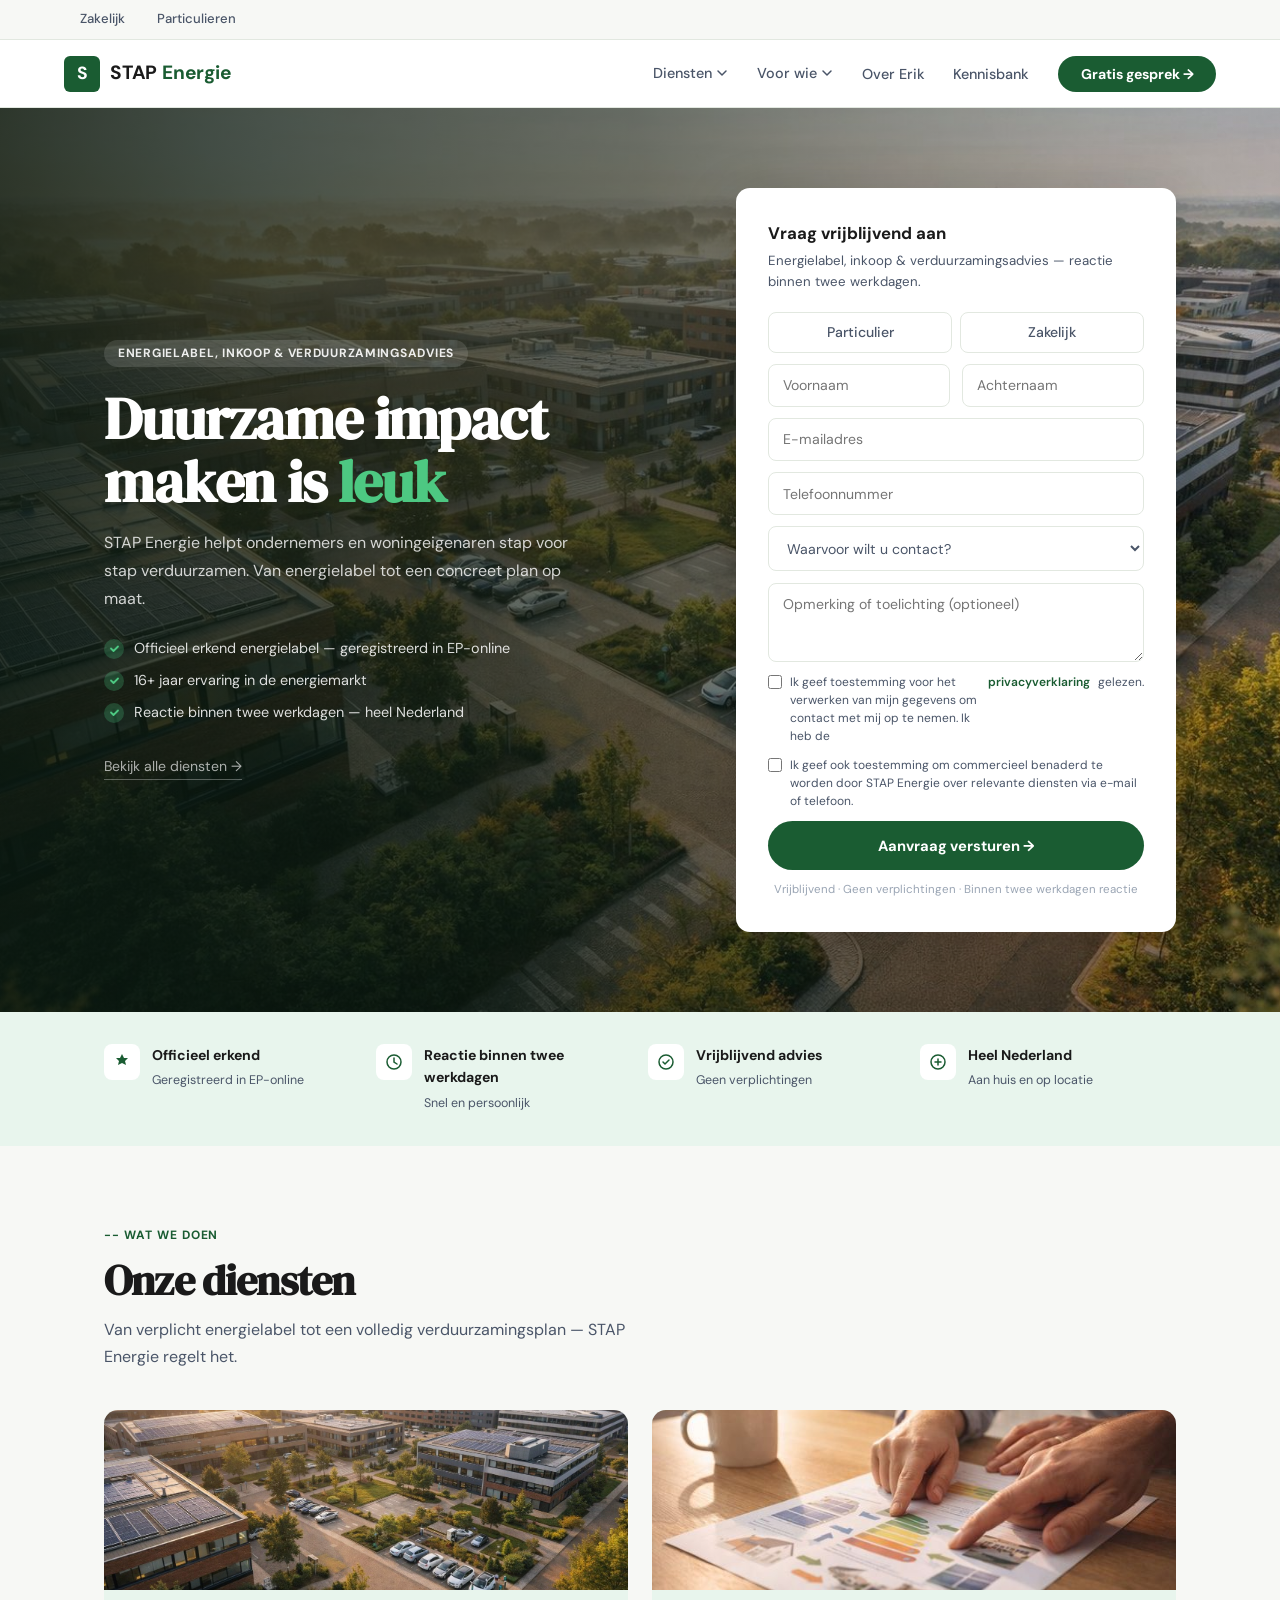
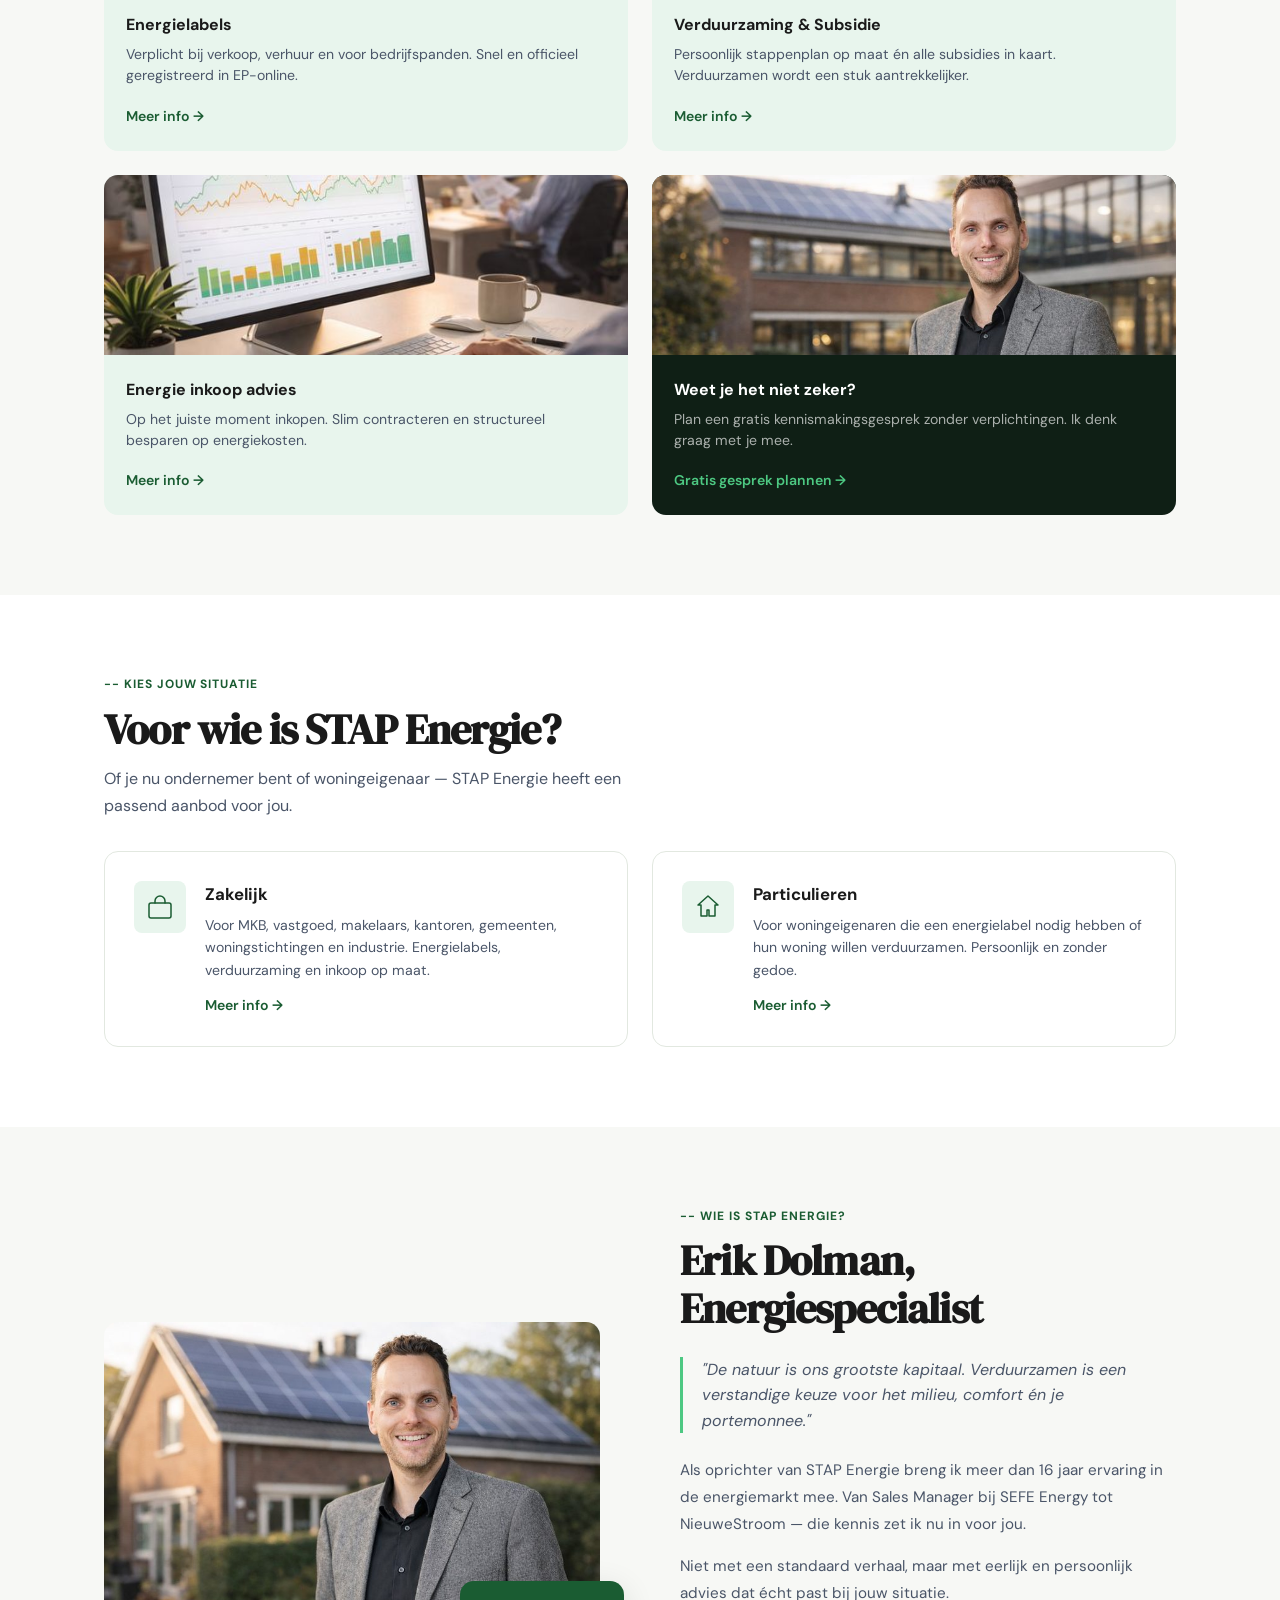
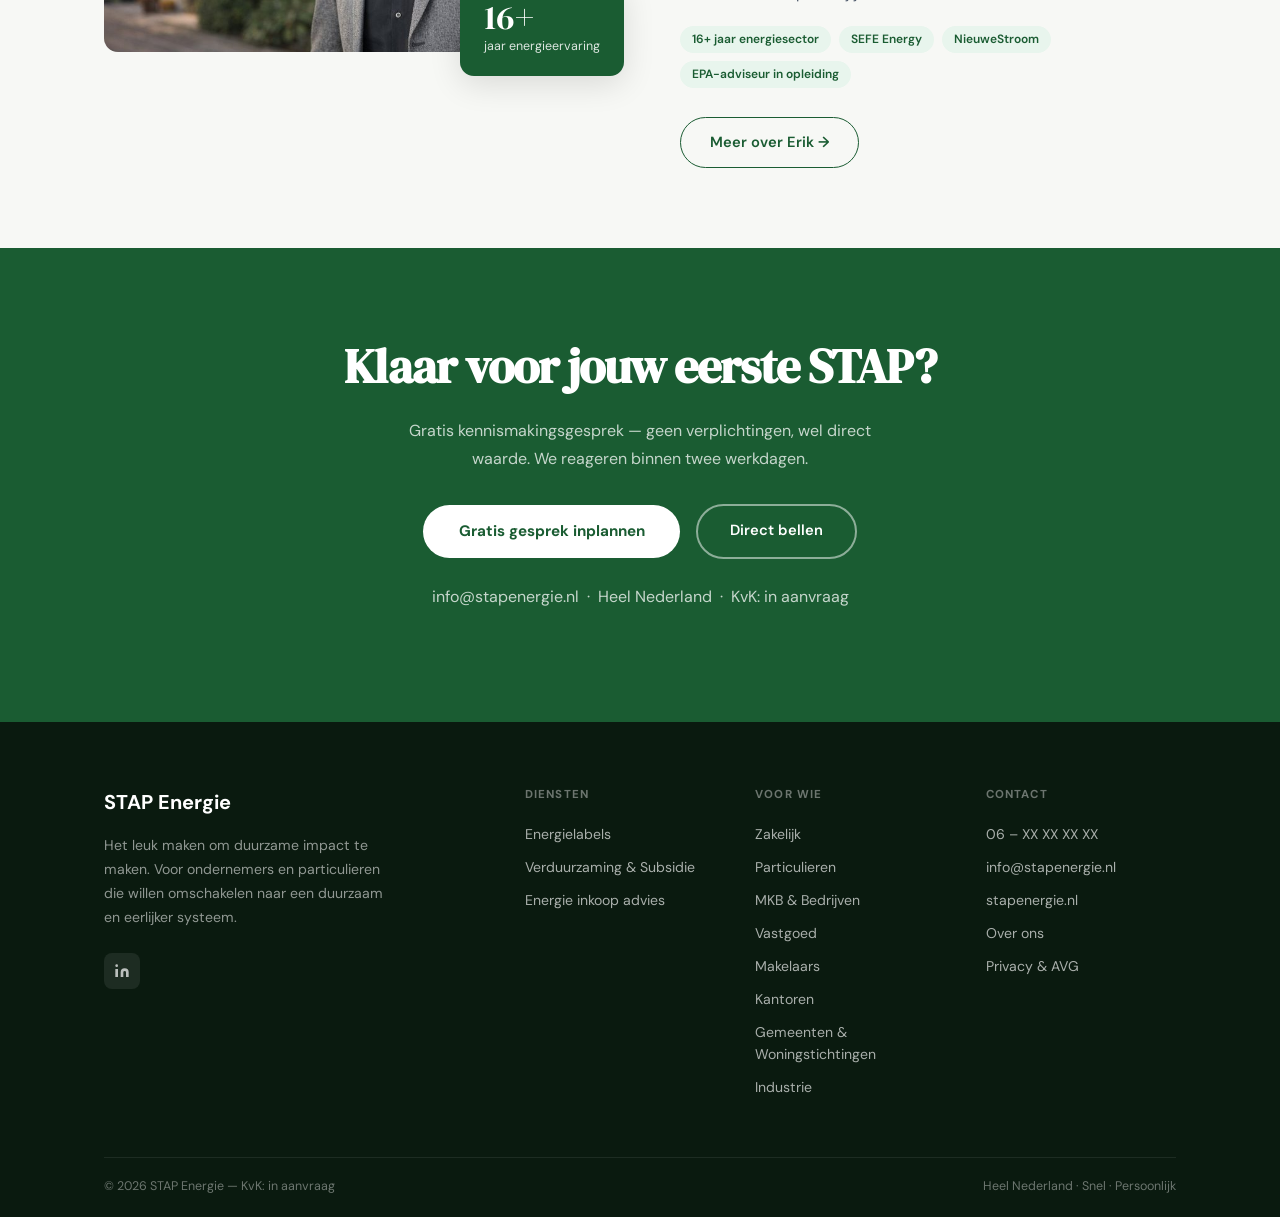
==== commit 20b287fb: "Replace homepage form with universal sf-form + prijzen API integration" ====
--- a/index.html
+++ b/index.html
@@ -319,7 +319,7 @@
   <div class="hero-overlay"></div>
   <div class="hero-inner">
     <div class="hero-content">
-      <span class="hero-label">Energielabel &amp; verduurzamingsadvies</span>
+      <span class="hero-label">Energielabel, inkoop &amp; verduurzamingsadvies</span>
       <h1 class="hero-title">Duurzame impact<br>maken is <em>leuk</em></h1>
       <p class="hero-desc">STAP Energie helpt ondernemers en woningeigenaren stap voor stap verduurzamen. Van energielabel tot een concreet plan op maat.</p>
       <ul class="hero-checks">
@@ -329,42 +329,357 @@
       </ul>
       <a href="#diensten" class="hero-link">Bekijk alle diensten &rarr;</a>
     </div>
-    <div class="hero-form-card" id="contact">
-      <h3>Plan een gratis kennismaking</h3>
-      <p>Binnen twee werkdagen reageren wij op uw aanvraag.</p>
-      <form class="form-stack" id="hero-form" onsubmit="submitForm(event)">
-        <input type="hidden" name="pagina" value="homepage">
-        <div class="form-row">
-          <div>
-            <label for="voornaam" class="sr-only">Voornaam</label>
-            <input class="form-input" type="text" id="voornaam" name="voornaam" placeholder="Voornaam" required>
-          </div>
-          <div>
-            <label for="achternaam" class="sr-only">Achternaam</label>
-            <input class="form-input" type="text" id="achternaam" name="achternaam" placeholder="Achternaam">
-          </div>
-        </div>
-        <label for="email" class="sr-only">E-mailadres</label>
-        <input class="form-input" type="email" id="email" name="email" placeholder="E-mailadres" required>
-        <label for="telefoon" class="sr-only">Telefoonnummer</label>
-        <input class="form-input" type="tel" id="telefoon" name="telefoon" placeholder="Telefoonnummer">
-        <label for="dienst" class="sr-only">Waar kan ik u mee helpen?</label>
-        <select class="form-select" id="dienst" name="dienst" required>
-          <option value="" disabled selected>Waar kan ik u mee helpen?</option>
-          <option value="Energielabel woning">Energielabel woning</option>
-          <option value="Energielabel utiliteit">Energielabel utiliteit</option>
-          <option value="Verduurzamingsadvies">Verduurzamingsadvies</option>
-          <option value="Subsidie advies">Subsidie advies</option>
-          <option value="Energie inkoop advies">Energie inkoop advies</option>
-          <option value="Anders / weet ik nog niet">Anders / weet ik nog niet</option>
-        </select>
-        <label class="form-check">
-          <input type="checkbox" required>
-          Ik ga akkoord met de <a href="/privacyverklaring/">privacyverklaring</a> en geef toestemming om commercieel benaderd te worden.
-        </label>
-        <button type="submit" class="form-submit">Aanvraag versturen &rarr;</button>
-        <p class="form-note">Vrijblijvend &middot; Geen verplichtingen &middot; Binnen twee werkdagen reactie</p>
-      </form>
+    <div id="stap-formulier" data-dienst="" data-type="" data-pagina="homepage">
+<style>
+.sf-card { background: #fff; border-radius: 14px; padding: 2rem; box-shadow: 0 16px 60px rgba(0,0,0,.2); font-family: 'DM Sans', sans-serif; }
+.sf-card h3 { font-size: 1.05rem; font-weight: 700; margin: 0 0 .2rem; color: #1a1a1a; }
+.sf-card .sf-sub { font-size: .83rem; color: #4a5568; margin: 0 0 1.2rem; }
+.sf-stack { display: flex; flex-direction: column; gap: .7rem; }
+.sf-row { display: grid; grid-template-columns: 1fr 1fr; gap: .7rem; }
+.sf-input { width: 100%; padding: .72rem .9rem; border: 1.5px solid #e2e8e0; border-radius: 8px; font-size: .88rem; font-family: inherit; outline: none; transition: border-color .15s; background: #fff; color: #1a1a1a; }
+.sf-input:focus { border-color: #1a5c32; }
+.sf-select { width: 100%; padding: .72rem .9rem; border: 1.5px solid #e2e8e0; border-radius: 8px; font-size: .88rem; font-family: inherit; outline: none; background: #fff; color: #4a5568; transition: border-color .15s; }
+.sf-select:focus { border-color: #1a5c32; }
+.sf-type-btns { display: grid; grid-template-columns: 1fr 1fr; gap: .5rem; }
+.sf-type-btn { padding: .65rem; border: 1.5px solid #e2e8e0; border-radius: 8px; font-size: .88rem; font-weight: 500; font-family: inherit; background: #fff; color: #4a5568; cursor: pointer; transition: all .15s; text-align: center; }
+.sf-type-btn:hover { border-color: #1a5c32; color: #1a5c32; }
+.sf-type-btn.actief { background: #1a5c32; color: #fff; border-color: #1a5c32; }
+.sf-prijs-box { background: #e8f5ed; border-radius: 8px; padding: .75rem 1rem; font-size: .88rem; color: #1a5c32; font-weight: 600; display: none; }
+.sf-prijs-box.zichtbaar { display: block; }
+.sf-blok { display: none; }
+.sf-blok.zichtbaar { display: contents; }
+.sf-check { display: flex; align-items: flex-start; gap: 8px; font-size: .75rem; color: #4a5568; line-height: 1.5; }
+.sf-check input { margin-top: 2px; flex-shrink: 0; accent-color: #1a5c32; width: 14px; height: 14px; }
+.sf-check a { color: #1a5c32; font-weight: 600; }
+.sf-check.commercieel { color: #4a5568; }
+.sf-submit { width: 100%; padding: .9rem; background: #1a5c32; color: #fff; border: none; border-radius: 100px; font-size: .92rem; font-weight: 700; cursor: pointer; font-family: inherit; transition: background .2s; }
+.sf-submit:hover { background: #237a43; }
+.sf-submit:disabled { opacity: .6; cursor: not-allowed; }
+.sf-note { text-align: center; font-size: .72rem; color: #9aa5b4; margin: 0; }
+.sf-error { color: #c0392b; font-size: .82rem; margin: 4px 0 0; }
+.sf-succes { text-align: center; padding: 1.5rem 0; }
+.sf-succes h3 { font-size: 1rem; font-weight: 700; margin: .75rem 0 .3rem; color: #1a1a1a; }
+.sf-succes p { color: #4a5568; font-size: .85rem; line-height: 1.6; margin: 0; }
+@media (max-width: 480px) { .sf-row { grid-template-columns: 1fr; } }
+</style>
+
+<div class="sf-card">
+  <h3>Vraag vrijblijvend aan</h3>
+  <p class="sf-sub">Energielabel, inkoop &amp; verduurzamingsadvies &mdash; reactie binnen twee werkdagen.</p>
+
+  <form class="sf-stack" id="sf-form" novalidate>
+    <input type="hidden" name="pagina" id="sf-pagina" value="">
+    <input type="hidden" name="type"   id="sf-type-hidden" value="">
+    <input type="hidden" name="dienst" id="sf-dienst-hidden" value="">
+    <input type="hidden" name="berekende_prijs" id="sf-prijs-hidden" value="">
+
+    <!-- Type: Particulier / Zakelijk -->
+    <div class="sf-type-btns">
+      <button type="button" class="sf-type-btn" id="sf-btn-particulier" onclick="sfSetType('particulier')">Particulier</button>
+      <button type="button" class="sf-type-btn" id="sf-btn-zakelijk"    onclick="sfSetType('zakelijk')">Zakelijk</button>
+    </div>
+
+    <!-- Naam -->
+    <div class="sf-row">
+      <div>
+        <label for="sf-voornaam" style="position:absolute;width:1px;height:1px;overflow:hidden;clip:rect(0,0,0,0);">Voornaam</label>
+        <input class="sf-input" type="text" id="sf-voornaam" name="voornaam" placeholder="Voornaam" required>
+      </div>
+      <div>
+        <label for="sf-achternaam" style="position:absolute;width:1px;height:1px;overflow:hidden;clip:rect(0,0,0,0);">Achternaam</label>
+        <input class="sf-input" type="text" id="sf-achternaam" name="achternaam" placeholder="Achternaam">
+      </div>
+    </div>
+
+    <!-- Bedrijfsnaam: alleen zichtbaar bij zakelijk -->
+    <div id="sf-bedrijf-wrap" style="display:none;">
+      <label for="sf-bedrijf" style="position:absolute;width:1px;height:1px;overflow:hidden;clip:rect(0,0,0,0);">Bedrijfsnaam</label>
+      <input class="sf-input" type="text" id="sf-bedrijf" name="bedrijf" placeholder="Bedrijfsnaam">
+    </div>
+
+    <!-- Contact -->
+    <div>
+      <label for="sf-email" style="position:absolute;width:1px;height:1px;overflow:hidden;clip:rect(0,0,0,0);">E-mailadres</label>
+      <input class="sf-input" type="email" id="sf-email" name="email" placeholder="E-mailadres" required>
+    </div>
+    <div>
+      <label for="sf-telefoon" style="position:absolute;width:1px;height:1px;overflow:hidden;clip:rect(0,0,0,0);">Telefoonnummer</label>
+      <input class="sf-input" type="tel" id="sf-telefoon" name="telefoon" placeholder="Telefoonnummer">
+    </div>
+
+    <!-- Waarvoor -->
+    <div>
+      <label for="sf-dienst-select" style="position:absolute;width:1px;height:1px;overflow:hidden;clip:rect(0,0,0,0);">Waarvoor wilt u contact?</label>
+      <select class="sf-select" id="sf-dienst-select" onchange="sfDienstGewijzigd()" required>
+        <option value="" disabled selected>Waarvoor wilt u contact?</option>
+        <option value="label">Energielabel aanvragen</option>
+        <option value="verduurzaming">Verduurzamingsadvies</option>
+        <option value="inkoop">Energie inkoop advies</option>
+        <option value="subsidie">Subsidie advies</option>
+        <option value="anders">Weet ik nog niet</option>
+      </select>
+    </div>
+
+    <!-- Conditioneel blok: Energielabel particulier -->
+    <div class="sf-blok" id="sf-blok-label-particulier">
+      <label for="sf-woningtype" style="position:absolute;width:1px;height:1px;overflow:hidden;clip:rect(0,0,0,0);">Type woning</label>
+      <select class="sf-select" id="sf-woningtype" name="woningtype" onchange="sfBerekenPrijs()">
+        <option value="" disabled selected>Type woning</option>
+        <option value="appartement_klein">Appartement tot 40&#x202F;m&#xB2;</option>
+        <option value="appartement_groot">Appartement 40&#x2013;100&#x202F;m&#xB2;</option>
+        <option value="eengezins_tussen">Eengezinswoning (tussenwoning)</option>
+        <option value="eengezins_hoek">Hoekwoning / 2-onder-1-kap</option>
+        <option value="vrijstaand_klein">Vrijstaande woning tot 150&#x202F;m&#xB2;</option>
+        <option value="vrijstaand_groot">Vrijstaande woning groter dan 150&#x202F;m&#xB2;</option>
+      </select>
+      <div class="sf-prijs-box" id="sf-prijs-particulier"></div>
+      <div class="sf-row" style="margin-top:.1rem;">
+        <input class="sf-input" type="text" name="postcode"    placeholder="Postcode">
+        <input class="sf-input" type="text" name="huisnummer"  placeholder="Huisnummer">
+      </div>
+      <select class="sf-select" id="sf-periode-particulier" name="gewenste_periode" style="margin-top:.1rem;">
+        <option value="" selected>Gewenste periode (optioneel)</option>
+        <option value="Spoedaanvraag (binnen 1 week)">Spoedaanvraag &mdash; binnen 1 week</option>
+        <option value="Binnen 1 maand">Binnen 1 maand</option>
+        <option value="Geen voorkeur">Geen voorkeur</option>
+      </select>
+    </div>
+
+    <!-- Conditioneel blok: Energielabel zakelijk -->
+    <div class="sf-blok" id="sf-blok-label-zakelijk">
+      <label for="sf-pandtype" style="position:absolute;width:1px;height:1px;overflow:hidden;clip:rect(0,0,0,0);">Type pand</label>
+      <select class="sf-select" id="sf-pandtype" name="pandtype">
+        <option value="" disabled selected>Type pand</option>
+        <option value="Kantoor">Kantoor</option>
+        <option value="Winkel / retail">Winkel / retail</option>
+        <option value="Zorg / onderwijs">Zorg / onderwijs</option>
+        <option value="Logistiek / industrie">Logistiek / industrie</option>
+        <option value="Anders">Anders</option>
+      </select>
+      <label for="sf-oppervlakte" style="position:absolute;width:1px;height:1px;overflow:hidden;clip:rect(0,0,0,0);">Oppervlakte</label>
+      <select class="sf-select" id="sf-oppervlakte" name="oppervlakte" onchange="sfBerekenPrijs()" style="margin-top:.1rem;">
+        <option value="" disabled selected>Oppervlakte pand</option>
+        <option value="klein">Tot 100&#x202F;m&#xB2;</option>
+        <option value="middel">100&#x2013;500&#x202F;m&#xB2;</option>
+        <option value="groot">Groter dan 500&#x202F;m&#xB2;</option>
+      </select>
+      <div class="sf-prijs-box" id="sf-prijs-zakelijk"></div>
+      <div class="sf-row" style="margin-top:.1rem;">
+        <input class="sf-input" type="text" name="postcode"   placeholder="Postcode">
+        <input class="sf-input" type="text" name="huisnummer" placeholder="Huisnummer">
+      </div>
+      <select class="sf-select" id="sf-periode-zakelijk" name="gewenste_periode" style="margin-top:.1rem;">
+        <option value="" selected>Gewenste periode (optioneel)</option>
+        <option value="Spoedaanvraag (binnen 1 week)">Spoedaanvraag &mdash; binnen 1 week</option>
+        <option value="Binnen 1 maand">Binnen 1 maand</option>
+        <option value="Geen voorkeur">Geen voorkeur</option>
+      </select>
+    </div>
+
+    <!-- Opmerking: altijd -->
+    <textarea class="sf-input" name="bericht" rows="3" placeholder="Opmerking of toelichting (optioneel)" style="resize:vertical;"></textarea>
+
+    <!-- Checkboxes -->
+    <label class="sf-check">
+      <input type="checkbox" id="sf-privacy" required>
+      Ik geef toestemming voor het verwerken van mijn gegevens om contact met mij op te nemen. Ik heb de <a href="/privacyverklaring/">privacyverklaring</a> gelezen.
+    </label>
+    <label class="sf-check commercieel">
+      <input type="checkbox" id="sf-commercieel" name="commercieel_optin" value="1">
+      Ik geef ook toestemming om commercieel benaderd te worden door STAP Energie over relevante diensten via e-mail of telefoon.
+    </label>
+
+    <button type="button" class="sf-submit" onclick="sfVerstuur()">Aanvraag versturen &#x2192;</button>
+    <p class="sf-note">Vrijblijvend &middot; Geen verplichtingen &middot; Binnen twee werkdagen reactie</p>
+  </form>
+</div>
+
+<script>
+(function() {
+
+  var _prijzen = null;
+  var _init    = false;
+
+  // ── Prijzen ophalen bij laden ──────────────────────────────────────────────
+  fetch('/api/prijzen.php')
+    .then(function(r) { return r.json(); })
+    .then(function(data) {
+      _prijzen = data;
+      if (!_init) sfInit();
+    })
+    .catch(function() {
+      // Prijzen ophalen mislukt — formulier werkt nog steeds, prijs-box blijft verborgen
+      if (!_init) sfInit();
+    });
+
+  // ── Initialiseer op basis van data-attributen ─────────────────────────────
+  function sfInit() {
+    _init = true;
+    var wrap   = document.getElementById('stap-formulier');
+    var dienst = wrap.dataset.dienst || '';
+    var type   = wrap.dataset.type   || '';
+    var pagina = wrap.dataset.pagina || 'homepage';
+
+    document.getElementById('sf-pagina').value = pagina;
+
+    if (dienst) {
+      var sel = document.getElementById('sf-dienst-select');
+      sel.value = dienst;
+      sfDienstGewijzigd();
+    }
+    if (type) {
+      sfSetType(type);
+    }
+  }
+
+  // ── Type: Particulier / Zakelijk ──────────────────────────────────────────
+  window.sfSetType = function(type) {
+    document.getElementById('sf-type-hidden').value = type;
+
+    var btnP = document.getElementById('sf-btn-particulier');
+    var btnZ = document.getElementById('sf-btn-zakelijk');
+    var bedrijfWrap = document.getElementById('sf-bedrijf-wrap');
+
+    if (type === 'particulier') {
+      btnP.classList.add('actief');
+      btnZ.classList.remove('actief');
+      bedrijfWrap.style.display = 'none';
+    } else {
+      btnZ.classList.add('actief');
+      btnP.classList.remove('actief');
+      bedrijfWrap.style.display = 'block';
+    }
+    sfToonConditieBlok();
+  };
+
+  // ── Dienst gewijzigd ──────────────────────────────────────────────────────
+  window.sfDienstGewijzigd = function() {
+    var val = document.getElementById('sf-dienst-select').value;
+    document.getElementById('sf-dienst-hidden').value = val;
+    sfToonConditieBlok();
+  };
+
+  // ── Toon het juiste conditionele blok ─────────────────────────────────────
+  function sfToonConditieBlok() {
+    var dienst = document.getElementById('sf-dienst-select').value;
+    var type   = document.getElementById('sf-type-hidden').value;
+
+    var blokLP = document.getElementById('sf-blok-label-particulier');
+    var blokLZ = document.getElementById('sf-blok-label-zakelijk');
+
+    blokLP.classList.remove('zichtbaar');
+    blokLZ.classList.remove('zichtbaar');
+
+    if (dienst === 'label') {
+      if (type === 'particulier') {
+        blokLP.classList.add('zichtbaar');
+      } else if (type === 'zakelijk') {
+        blokLZ.classList.add('zichtbaar');
+      }
+    }
+  }
+
+  // ── Live prijsberekening ──────────────────────────────────────────────────
+  window.sfBerekenPrijs = function() {
+    if (!_prijzen) return;
+
+    var type = document.getElementById('sf-type-hidden').value;
+
+    if (type === 'particulier') {
+      var woningtype = document.getElementById('sf-woningtype').value;
+      var prijs      = _prijzen.particulier && _prijzen.particulier[woningtype];
+      var box        = document.getElementById('sf-prijs-particulier');
+      sfToonPrijsBox(box, prijs);
+
+    } else if (type === 'zakelijk') {
+      var opp   = document.getElementById('sf-oppervlakte').value;
+      var prijs = _prijzen.zakelijk && _prijzen.zakelijk[opp];
+      var box   = document.getElementById('sf-prijs-zakelijk');
+      sfToonPrijsBox(box, prijs);
+    }
+  };
+
+  function sfToonPrijsBox(box, prijs) {
+    if (!box || !prijs) return;
+
+    if (prijs.type === 'vast' && prijs.prijs) {
+      box.textContent = '\u2714 Indicatieprijs: \u20ac\u00a0' + prijs.prijs;
+      box.classList.add('zichtbaar');
+      document.getElementById('sf-prijs-hidden').value = '\u20ac ' + prijs.prijs;
+    } else if (prijs.type === 'offerte') {
+      box.textContent = '\u2714 ' + (prijs.tekst || 'Offerte op maat \u2014 we nemen contact op.');
+      box.classList.add('zichtbaar');
+      document.getElementById('sf-prijs-hidden').value = prijs.tekst || 'Offerte op maat';
+    } else {
+      box.classList.remove('zichtbaar');
+      document.getElementById('sf-prijs-hidden').value = '';
+    }
+  }
+
+  // ── Formulier versturen ───────────────────────────────────────────────────
+  window.sfVerstuur = async function() {
+    var form   = document.getElementById('sf-form');
+    var btn    = form.querySelector('.sf-submit');
+
+    // Verwijder eerdere foutmelding
+    var oudeFout = form.querySelector('.sf-error');
+    if (oudeFout) oudeFout.remove();
+
+    // Valideer verplichte velden
+    var voornaam = document.getElementById('sf-voornaam').value.trim();
+    var email    = document.getElementById('sf-email').value.trim();
+    var privacy  = document.getElementById('sf-privacy').checked;
+    var dienst   = document.getElementById('sf-dienst-select').value;
+
+    if (!voornaam) { sfFout(btn, 'Vul uw voornaam in.'); return; }
+    if (!email || !/^[^\s@]+@[^\s@]+\.[^\s@]+$/.test(email)) { sfFout(btn, 'Vul een geldig e-mailadres in.'); return; }
+    if (!privacy) { sfFout(btn, 'Ga akkoord met de privacyverklaring om door te gaan.'); return; }
+    if (!dienst) { sfFout(btn, 'Geef aan waarvoor u contact wilt.'); return; }
+
+    if (btn.disabled) return;
+    btn.disabled = true;
+    var origTekst = btn.textContent;
+    btn.textContent = 'Bezig met versturen\u2026';
+
+    var data = new FormData(form);
+
+    try {
+      var response = await fetch('/api/contact.php', { method: 'POST', body: data });
+      var json     = await response.json();
+
+      if (json.succes) {
+        var card = form.closest('.sf-card');
+        card.innerHTML =
+          '<div class="sf-succes">' +
+          '<svg width="48" height="48" viewBox="0 0 48 48" fill="none" aria-hidden="true">' +
+          '<circle cx="24" cy="24" r="24" fill="#e8f5ed"/>' +
+          '<path d="M14 24.5l7 7 13-14" stroke="#1a5c32" stroke-width="2.5" stroke-linecap="round" stroke-linejoin="round"/>' +
+          '</svg>' +
+          '<h3>Aanvraag ontvangen!</h3>' +
+          '<p>We nemen <strong>binnen twee werkdagen</strong> contact met u op.<br>U ontvangt ook een bevestiging per e-mail.</p>' +
+          '</div>';
+      } else {
+        btn.disabled    = false;
+        btn.textContent = origTekst;
+        sfFout(btn, (json.fouten && json.fouten[0]) || 'Er ging iets mis. Probeer het opnieuw.');
+      }
+    } catch(err) {
+      btn.disabled    = false;
+      btn.textContent = origTekst;
+      sfFout(btn, 'Het versturen is helaas mislukt. Probeer het later opnieuw of stuur een e-mail naar info@stapenergie.nl.');
+    }
+  };
+
+  function sfFout(btn, bericht) {
+    var p = document.createElement('p');
+    p.className   = 'sf-error';
+    p.textContent = bericht;
+    btn.insertAdjacentElement('afterend', p);
+  }
+
+})();
+</script>
+</div>
     </div>
   </div>
 </section>
@@ -675,9 +990,9 @@
   } catch (err) {
     btn.disabled    = false;
     btn.textContent = origTekst;
-    var fout = document.createElement('p');
+    fout = document.createElement('p');
     fout.className   = 'form-error';
-    fout.textContent = 'Verbinding mislukt. Controleer uw internetverbinding en probeer het opnieuw.';
+    fout.textContent = 'Het versturen is helaas mislukt. Probeer het later opnieuw of stuur een e-mail naar info@stapenergie.nl.';
     btn.insertAdjacentElement('afterend', fout);
   }
 }
